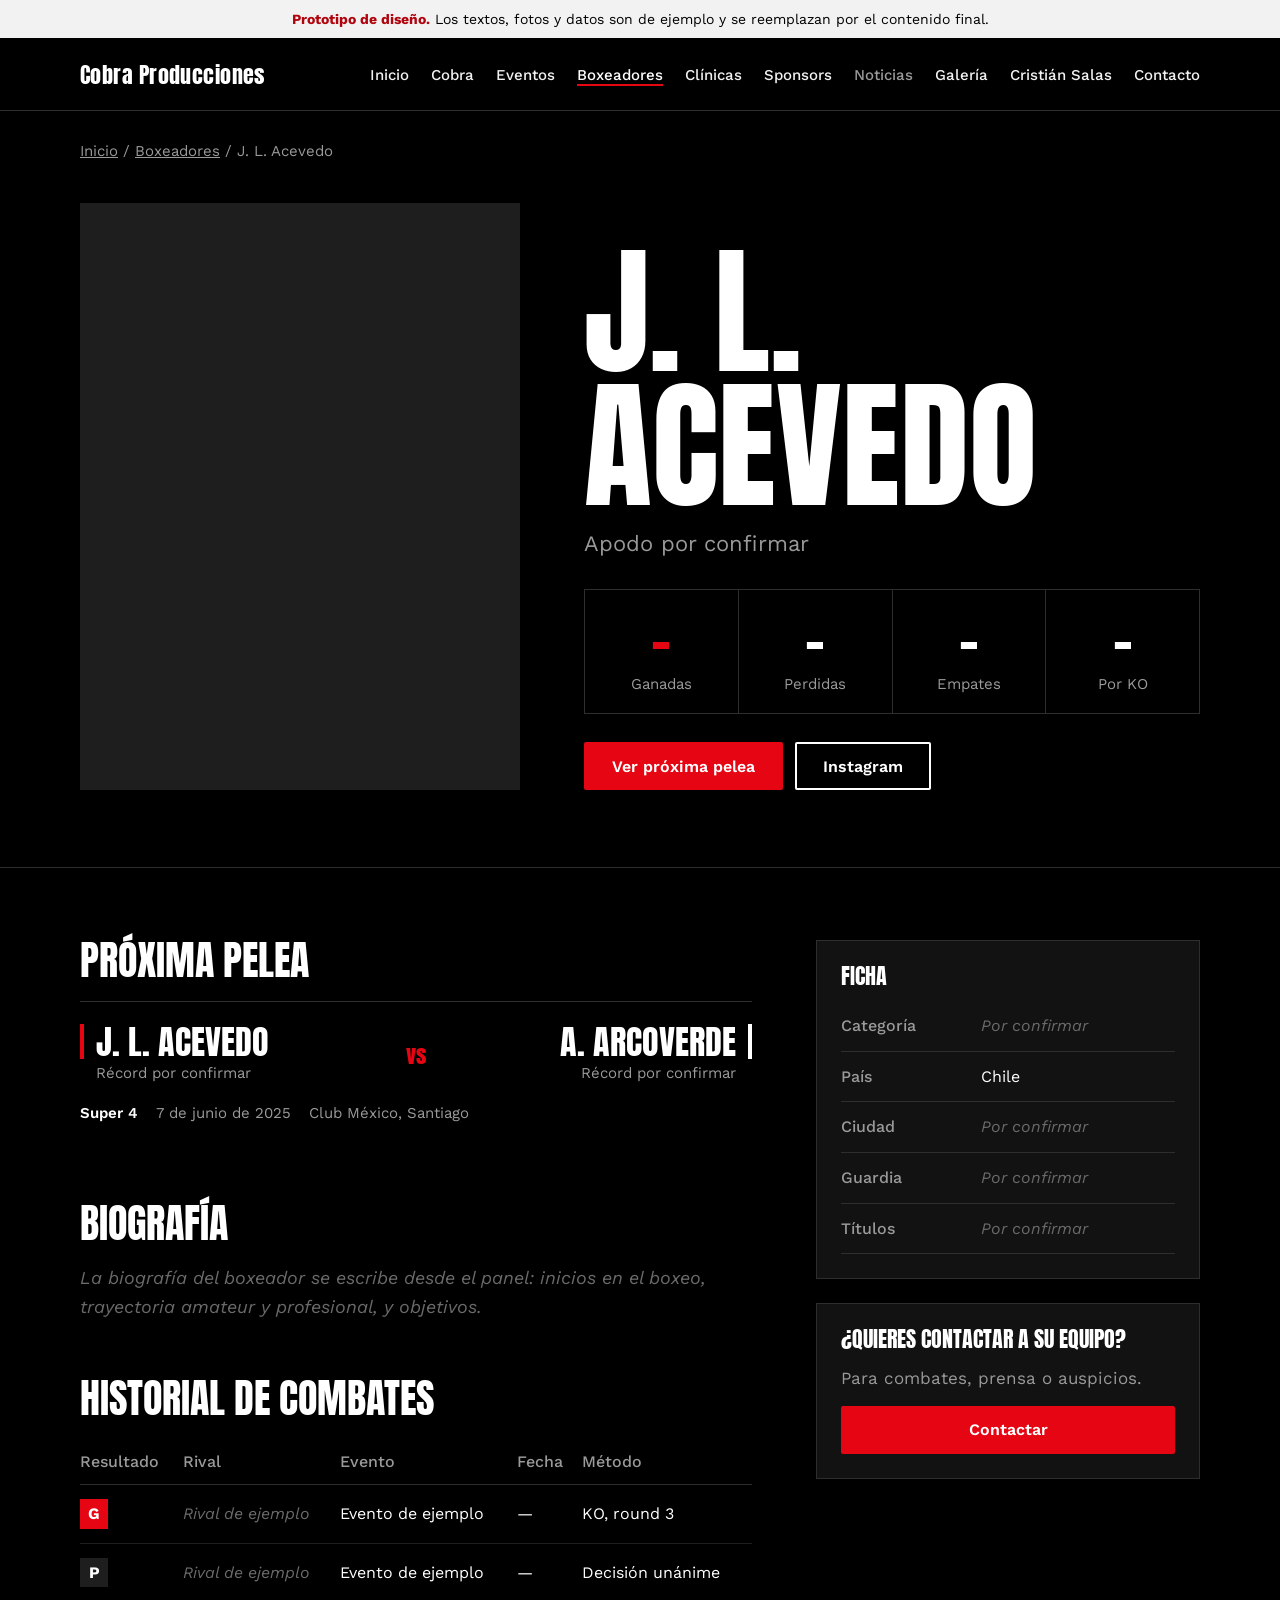
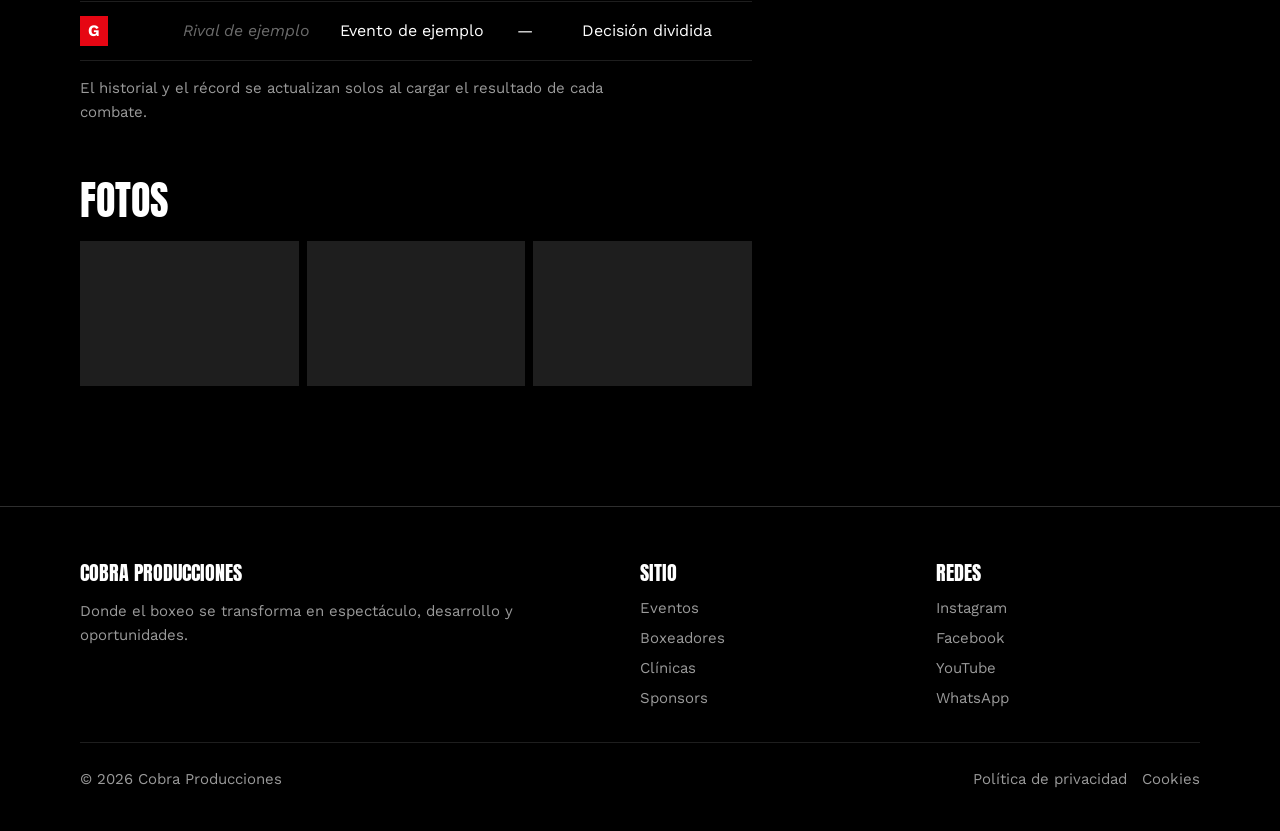
==== prototipo/boxeador.html @ 5c91b951 "Estructura inicial: prototipo y configuración de deploy" ====
<!doctype html>
<html lang="es-CL">
<head>
<meta charset="utf-8">
<meta name="viewport" content="width=device-width, initial-scale=1">
<meta name="robots" content="noindex, nofollow">
<title>J. L. Acevedo, boxeador | Cobra Producciones</title>
<meta name="description" content="Ficha de J. L. Acevedo: récord, próxima pelea, historial y fotos.">
<link rel="icon" href="img/simbolo-rojo.png">
<link rel="preconnect" href="https://fonts.googleapis.com">
<link rel="preconnect" href="https://fonts.gstatic.com" crossorigin>
<link href="https://fonts.googleapis.com/css2?family=Anton&family=Work+Sans:wght@400;500;600;700&display=swap" rel="stylesheet">
<link rel="stylesheet" href="css/estilos.css">
</head>
<body>

<div class="aviso-prototipo"><strong>Prototipo de diseño.</strong> Los textos, fotos y datos son de ejemplo y se reemplazan por el contenido final.</div>

<header class="cabecera">
  <div class="contenedor">
    <a class="logo" href="index.html" aria-label="Cobra Producciones, inicio">
      <img src="img/logo-negativo.png" alt="Cobra Producciones" data-alternativo="Cobra Producciones">
    </a>
    <button class="nav-toggle" aria-expanded="false" aria-controls="nav-principal">Menú</button>
    <nav class="nav" id="nav-principal" aria-label="Principal">
      <ul>
        <li><a href="index.html">Inicio</a></li>
        <li><a href="index.html#cobra">Cobra</a></li>
        <li><a href="index.html#eventos">Eventos</a></li>
        <li><a href="index.html#boxeadores" aria-current="page">Boxeadores</a></li>
        <li><a href="index.html#clinicas">Clínicas</a></li>
        <li><a href="index.html#sponsors">Sponsors</a></li>
        <li><a href="#" class="nav-mas">Noticias</a></li>
        <li><a href="index.html#galeria">Galería</a></li>
        <li><a href="index.html#cristian">Cristián Salas</a></li>
        <li><a href="index.html#contacto">Contacto</a></li>
      </ul>
    </nav>
  </div>
</header>

<main>

  <section style="border-bottom:1px solid var(--linea)">
    <div class="contenedor">
      <div class="migas" style="padding-top:28px"><a href="index.html">Inicio</a> / <a href="index.html#boxeadores">Boxeadores</a> / J. L. Acevedo</div>
      <div class="boxeador-cabeza" style="padding-top:20px">
        <div class="retrato"><img src="img/boxeador-1.jpg" alt="J. L. Acevedo"></div>
        <div>
          <h1>J. L.<br>Acevedo</h1>
          <p class="apodo">Apodo por confirmar</p>

          <div class="record-grande" aria-label="Récord profesional">
            <div class="g"><strong>–</strong><span>Ganadas</span></div>
            <div><strong>–</strong><span>Perdidas</span></div>
            <div><strong>–</strong><span>Empates</span></div>
            <div><strong>–</strong><span>Por KO</span></div>
          </div>

          <div class="botones">
            <a class="btn btn-rojo" href="evento.html">Ver próxima pelea</a>
            <a class="btn btn-borde" href="#">Instagram</a>
          </div>
        </div>
      </div>
    </div>
  </section>

  <section class="seccion" style="padding-top:clamp(40px,6vw,72px)">
    <div class="contenedor ficha-grid">

      <div class="ficha-texto">
        <h2 class="subtitulo" style="margin-top:0">Próxima pelea</h2>
        <div class="combate">
          <div class="esquina esquina-a"><span class="nombre">J. L. Acevedo</span><span class="record">Récord por confirmar</span></div>
          <span class="vs" aria-label="contra">vs</span>
          <div class="esquina esquina-b"><span class="nombre">A. Arcoverde</span><span class="record">Récord por confirmar</span></div>
          <div class="combate-meta"><span class="principal">Super 4</span><span>7 de junio de 2025</span><span>Club México, Santiago</span></div>
        </div>

        <h2 class="subtitulo">Biografía</h2>
        <p class="pendiente">La biografía del boxeador se escribe desde el panel: inicios en el boxeo, trayectoria amateur y profesional, y objetivos.</p>

        <h2 class="subtitulo">Historial de combates</h2>
        <div class="tabla-scroll">
          <table class="historial">
            <thead><tr><th>Resultado</th><th>Rival</th><th>Evento</th><th>Fecha</th><th>Método</th></tr></thead>
            <tbody>
              <tr><td><span class="resultado g">G</span></td><td class="pendiente">Rival de ejemplo</td><td>Evento de ejemplo</td><td>—</td><td>KO, round 3</td></tr>
              <tr><td><span class="resultado p">P</span></td><td class="pendiente">Rival de ejemplo</td><td>Evento de ejemplo</td><td>—</td><td>Decisión unánime</td></tr>
              <tr><td><span class="resultado g">G</span></td><td class="pendiente">Rival de ejemplo</td><td>Evento de ejemplo</td><td>—</td><td>Decisión dividida</td></tr>
            </tbody>
          </table>
        </div>
        <p class="texto-secundario" style="font-size:15px">El historial y el récord se actualizan solos al cargar el resultado de cada combate.</p>

        <h2 class="subtitulo">Fotos</h2>
        <div class="galeria">
          <figure><img src="img/galeria-4.jpg" alt="Foto del boxeador"></figure>
          <figure><img src="img/galeria-5.jpg" alt="Foto del boxeador"></figure>
          <figure><img src="img/galeria-6.jpg" alt="Foto del boxeador"></figure>
        </div>
      </div>

      <aside>
        <div class="caja">
          <h3>Ficha</h3>
          <table class="medidas">
            <tr><th>Categoría</th><td class="pendiente">Por confirmar</td></tr>
            <tr><th>País</th><td>Chile</td></tr>
            <tr><th>Ciudad</th><td class="pendiente">Por confirmar</td></tr>
            <tr><th>Guardia</th><td class="pendiente">Por confirmar</td></tr>
            <tr><th>Títulos</th><td class="pendiente">Por confirmar</td></tr>
          </table>
        </div>
        <div class="caja">
          <h3>¿Quieres contactar a su equipo?</h3>
          <p class="texto-secundario" style="margin:0 0 14px">Para combates, prensa o auspicios.</p>
          <a class="btn btn-rojo" href="index.html#contacto">Contactar</a>
        </div>
      </aside>

    </div>
  </section>

</main>


<footer class="pie">
  <div class="contenedor">
    <div>
      <h3>Cobra Producciones</h3>
      <p>Donde el boxeo se transforma en espectáculo, desarrollo y oportunidades.</p>
    </div>
    <div>
      <h3>Sitio</h3>
      <ul>
        <li><a href="index.html#eventos">Eventos</a></li>
        <li><a href="index.html#boxeadores">Boxeadores</a></li>
        <li><a href="index.html#clinicas">Clínicas</a></li>
        <li><a href="index.html#sponsors">Sponsors</a></li>
      </ul>
    </div>
    <div>
      <h3>Redes</h3>
      <ul>
        <li><a href="https://www.instagram.com/cobra_producciones_/">Instagram</a></li>
        <li><a href="#">Facebook</a></li>
        <li><a href="#">YouTube</a></li>
        <li><a href="#">WhatsApp</a></li>
      </ul>
    </div>
    <div class="legal">
      <span>© 2026 Cobra Producciones</span>
      <span><a href="#">Política de privacidad</a> &nbsp; <a href="#">Cookies</a></span>
    </div>
  </div>
</footer>

<div class="cta-movil">
  <a class="btn btn-rojo" href="index.html#proximo">Ver evento</a>
  <a class="btn btn-borde" style="background:#000" href="index.html#contacto">Contactar</a>
</div>

<script src="js/sitio.js"></script>
</body>
</html>
---- prototipo/css/estilos.css ----
/* Cobra Producciones · Prototipo de diseño (H2)
   Paleta del Manual de Marca: Rojo Cobra #E60613, Negro #000000, Blanco #FFFFFF.
   Tipografías: Anton (titulares, carácter de afiche) + Work Sans (lectura). */

:root {
  --rojo: #E60613;
  --rojo-oscuro: #B0040E;
  --negro: #000000;
  --carbon: #121212;
  --grafito: #1E1E1E;
  --linea: #2E2E2E;
  --gris: #9A9A9A;
  --blanco: #FFFFFF;
  --hueso: #F2F2F2;

  --f-titulo: "Anton", "Arial Narrow", Impact, sans-serif;
  --f-texto: "Work Sans", system-ui, -apple-system, "Segoe UI", sans-serif;

  --ancho: 1200px;
  --gutter: clamp(16px, 4vw, 40px);
  --radio: 2px;
}

*, *::before, *::after { box-sizing: border-box; }
html { scroll-behavior: smooth; -webkit-text-size-adjust: 100%; }
@media (prefers-reduced-motion: reduce) { html { scroll-behavior: auto; } * { transition: none !important; animation: none !important; } }

body {
  margin: 0;
  background: var(--negro);
  color: var(--blanco);
  font-family: var(--f-texto);
  font-size: 17px;
  line-height: 1.6;
}
img { max-width: 100%; display: block; }
a { color: inherit; }
:focus-visible { outline: 3px solid var(--rojo); outline-offset: 3px; }

.contenedor { width: 100%; max-width: var(--ancho); margin: 0 auto; padding: 0 var(--gutter); }

/* ---------- Aviso de prototipo ---------- */
.aviso-prototipo {
  background: var(--hueso);
  color: var(--negro);
  font-size: 14px;
  padding: 8px var(--gutter);
  text-align: center;
}
.aviso-prototipo strong { color: var(--rojo-oscuro); }

/* ---------- Encabezado ---------- */
.cabecera {
  position: sticky; top: 0; z-index: 50;
  background: rgba(0,0,0,.92);
  border-bottom: 1px solid var(--linea);
  backdrop-filter: blur(6px);
}
.cabecera .contenedor { display: flex; align-items: center; justify-content: space-between; gap: 24px; min-height: 72px; }
.logo { display: flex; align-items: center; text-decoration: none; }
.logo img { height: 44px; width: auto; }
.logo .logo-texto { font-family: var(--f-titulo); font-size: 22px; letter-spacing: .02em; }

.nav-toggle {
  display: none; background: none; border: 1px solid var(--linea); color: var(--blanco);
  font: 500 15px var(--f-texto); padding: 8px 14px; border-radius: var(--radio); cursor: pointer;
}
.nav ul { list-style: none; margin: 0; padding: 0; display: flex; gap: 22px; align-items: center; }
.nav a { text-decoration: none; font-size: 15px; font-weight: 500; color: var(--hueso); }
.nav a:hover, .nav a[aria-current="page"] { color: var(--blanco); box-shadow: 0 2px 0 var(--rojo); }
.nav .nav-mas { color: var(--gris); }

@media (max-width: 1080px) {
  .nav-toggle { display: inline-block; }
  .nav { position: absolute; left: 0; right: 0; top: 100%; background: var(--negro); border-bottom: 1px solid var(--linea); display: none; }
  .nav.abierto { display: block; }
  .nav ul { flex-direction: column; align-items: stretch; gap: 0; padding: 8px var(--gutter) 20px; }
  .nav a { display: block; padding: 12px 0; border-bottom: 1px solid var(--grafito); font-size: 17px; }
  .nav a:hover, .nav a[aria-current="page"] { box-shadow: none; color: var(--rojo); }
}

/* ---------- Botones ---------- */
.btn {
  display: inline-flex; align-items: center; justify-content: center;
  min-height: 48px; padding: 0 26px;
  font: 600 16px var(--f-texto);
  text-decoration: none; border-radius: var(--radio);
  border: 2px solid transparent; cursor: pointer;
}
.btn-rojo { background: var(--rojo); color: var(--blanco); }
.btn-rojo:hover { background: var(--rojo-oscuro); }
.btn-borde { border-color: var(--blanco); color: var(--blanco); }
.btn-borde:hover { background: var(--blanco); color: var(--negro); }
.btn-texto { padding: 0; min-height: auto; color: var(--blanco); border-bottom: 2px solid var(--rojo); border-radius: 0; }
.botones { display: flex; flex-wrap: wrap; gap: 12px; }

/* ---------- Titulares ---------- */
h1, h2, h3, .titular { font-family: var(--f-titulo); font-weight: 400; line-height: 1.02; margin: 0; text-transform: uppercase; }
h2 { font-size: clamp(36px, 6vw, 64px); }
h3 { font-size: clamp(24px, 3vw, 30px); }
.seccion { padding: clamp(64px, 10vw, 120px) 0; }
.seccion-cabeza { display: flex; justify-content: space-between; align-items: end; gap: 20px; margin-bottom: 40px; flex-wrap: wrap; }
.seccion-cabeza p { color: var(--gris); max-width: 46ch; margin: 12px 0 0; }
.texto-secundario { color: var(--gris); }

/* ---------- Hero ---------- */
.hero {
  position: relative; min-height: min(88vh, 860px);
  display: flex; align-items: flex-end;
  background: var(--carbon) center/cover no-repeat;
  overflow: hidden;
}
.hero::after { content: ""; position: absolute; inset: 0; background: linear-gradient(180deg, rgba(0,0,0,.25) 0%, rgba(0,0,0,.55) 45%, #000 100%); }
.hero-foto { position: absolute; inset: 0; width: 100%; height: 100%; object-fit: cover; object-position: center 30%; }
.hero .contenedor { position: relative; z-index: 1; padding-bottom: clamp(48px, 8vw, 96px); padding-top: 120px; }
.hero h1 { font-size: clamp(56px, 12vw, 168px); line-height: .9; letter-spacing: -.005em; }
.hero h1 span { display: block; }
.hero h1 .linea-roja { color: var(--rojo); }
.hero-bajada { font-size: clamp(17px, 2vw, 20px); max-width: 44ch; margin: 24px 0 32px; color: var(--hueso); }

/* ---------- Evento destacado ---------- */
.destacado { display: grid; grid-template-columns: minmax(0, 5fr) minmax(0, 7fr); gap: clamp(28px, 5vw, 64px); align-items: center; }
.afiche { background: var(--grafito); aspect-ratio: 4 / 5; overflow: hidden; border: 1px solid var(--linea); }
.afiche img { width: 100%; height: 100%; object-fit: cover; }
.estado { display: inline-block; align-self: flex-start; width: fit-content; font-size: 14px; font-weight: 600; padding: 4px 10px; border-radius: var(--radio); }
.estado-confirmado { background: var(--rojo); color: var(--blanco); }
.estado-finalizado { background: var(--grafito); color: var(--hueso); border: 1px solid var(--linea); }
.estado-proximamente { background: var(--blanco); color: var(--negro); }
.destacado h2 { margin: 16px 0 20px; }
.datos { display: grid; grid-template-columns: max-content 1fr; gap: 6px 20px; margin: 0 0 28px; }
.datos dt { color: var(--gris); }
.datos dd { margin: 0; font-weight: 500; }
@media (max-width: 820px) { .destacado { grid-template-columns: 1fr; } .afiche { max-width: 420px; } }

/* ---------- Combate (cartelera) ---------- */
.combate {
  display: grid; grid-template-columns: minmax(0,1fr) auto minmax(0,1fr); align-items: center; gap: 16px;
  padding: 22px 0; border-top: 1px solid var(--linea);
}
.combate:last-child { border-bottom: 1px solid var(--linea); }
.esquina { display: flex; flex-direction: column; gap: 2px; }
.esquina-b { text-align: right; align-items: flex-end; }
.esquina .nombre { font-family: var(--f-titulo); font-size: clamp(22px, 3.4vw, 34px); text-transform: uppercase; line-height: 1.05; }
.esquina .record { color: var(--gris); font-size: 15px; }
.esquina-a .nombre { border-left: 4px solid var(--rojo); padding-left: 12px; }
.esquina-a .record { padding-left: 16px; }
.esquina-b .nombre { border-right: 4px solid var(--blanco); padding-right: 12px; }
.esquina-b .record { padding-right: 16px; }
.vs { font-family: var(--f-titulo); font-size: 22px; color: var(--rojo); }
.combate-meta { grid-column: 1 / -1; display: flex; flex-wrap: wrap; gap: 8px 18px; color: var(--gris); font-size: 15px; }
.combate-meta .principal { color: var(--blanco); font-weight: 600; }
.combate-pendiente .nombre { color: #5A5A5A; }

/* ---------- Tarjetas de evento ---------- */
.grilla-eventos { display: grid; grid-template-columns: repeat(auto-fill, minmax(250px, 1fr)); gap: 24px; }
.tarjeta-evento { background: var(--carbon); border: 1px solid var(--linea); display: flex; flex-direction: column; text-decoration: none; }
.tarjeta-evento:hover { border-color: var(--rojo); }
.tarjeta-evento .afiche { border: 0; border-bottom: 1px solid var(--linea); }
.tarjeta-evento .cuerpo { padding: 18px 18px 22px; display: flex; flex-direction: column; gap: 8px; flex: 1; }
.tarjeta-evento h3 { font-size: 24px; }
.tarjeta-evento .fecha { font-weight: 600; }
.tarjeta-evento .lugar { color: var(--gris); font-size: 15px; }
.tarjeta-evento .ver { margin-top: auto; padding-top: 10px; font-weight: 600; color: var(--rojo); }

/* ---------- Boxeadores ---------- */
.grilla-boxeadores { display: grid; grid-template-columns: repeat(auto-fill, minmax(240px, 1fr)); gap: 24px; }
.tarjeta-boxeador { text-decoration: none; display: block; }
.tarjeta-boxeador .foto { aspect-ratio: 3 / 4; background: var(--grafito); overflow: hidden; position: relative; }
.tarjeta-boxeador .foto img { width: 100%; height: 100%; object-fit: cover; filter: grayscale(1) contrast(1.1); }
.tarjeta-boxeador:hover .foto img { filter: none; }
.tarjeta-boxeador .foto .categoria { position: absolute; left: 0; bottom: 0; background: var(--rojo); padding: 6px 12px; font-size: 14px; font-weight: 600; }
.tarjeta-boxeador h3 { margin-top: 14px; font-size: 28px; }
.tarjeta-boxeador .apodo { color: var(--gris); }
.tarjeta-vacia .foto { display: flex; align-items: center; justify-content: center; border: 1px dashed var(--linea); background: transparent; color: var(--gris); text-align: center; padding: 20px; }

/* ---------- Bloques de texto ---------- */
.bloque-dividido { display: grid; grid-template-columns: minmax(0, 1fr) minmax(0, 1fr); gap: clamp(28px, 6vw, 80px); align-items: center; }
.bloque-dividido p { font-size: 19px; max-width: 54ch; }
@media (max-width: 820px) { .bloque-dividido { grid-template-columns: 1fr; } }
.cita { font-size: clamp(22px, 2.6vw, 28px); line-height: 1.35; font-weight: 500; border-left: 4px solid var(--rojo); padding-left: 24px; margin: 0; }

.seccion-blanca { background: var(--blanco); color: var(--negro); }
.seccion-blanca .texto-secundario, .seccion-blanca .seccion-cabeza p { color: #555; }
.seccion-blanca .btn-borde { border-color: var(--negro); color: var(--negro); }
.seccion-blanca .btn-borde:hover { background: var(--negro); color: var(--blanco); }
.temas { list-style: none; padding: 0; margin: 24px 0 32px; display: flex; flex-wrap: wrap; gap: 8px; }
.temas li { border: 1px solid #CFCFCF; padding: 6px 12px; font-size: 15px; border-radius: var(--radio); }

.retrato { aspect-ratio: 4 / 5; background: var(--grafito); overflow: hidden; }
.retrato img { width: 100%; height: 100%; object-fit: cover; }
.roles { display: flex; flex-wrap: wrap; gap: 8px 20px; margin: 18px 0 28px; color: var(--hueso); font-weight: 500; }
.roles span { border-bottom: 2px solid var(--rojo); }

/* ---------- Sponsors ---------- */
.sponsors { display: grid; grid-template-columns: repeat(auto-fill, minmax(170px, 1fr)); gap: 1px; background: var(--linea); border: 1px solid var(--linea); }
.sponsor { background: var(--negro); min-height: 110px; display: flex; align-items: center; justify-content: center; text-align: center; padding: 16px; font-weight: 600; color: var(--gris); }

/* ---------- Galería ---------- */
.galeria { display: grid; grid-template-columns: repeat(auto-fill, minmax(min(300px, 100%), 1fr)); gap: 8px; }
.galeria figure { margin: 0; aspect-ratio: 3 / 2; background: var(--grafito); overflow: hidden; }
.galeria img { width: 100%; height: 100%; object-fit: cover; }

/* ---------- Ficha de evento ---------- */
.cabeza-ficha { padding: clamp(48px, 8vw, 96px) 0 clamp(32px, 5vw, 56px); border-bottom: 1px solid var(--linea); }
.migas { font-size: 15px; color: var(--gris); margin-bottom: 20px; }
.migas a { color: var(--gris); }
.cabeza-ficha h1 { font-size: clamp(48px, 9vw, 112px); line-height: .92; margin: 14px 0 0; }
.ficha-grid { display: grid; grid-template-columns: minmax(0, 7fr) minmax(0, 4fr); gap: clamp(32px, 5vw, 64px); align-items: start; }
.ficha-grid aside { position: sticky; top: 96px; display: flex; flex-direction: column; gap: 24px; }
.caja { background: var(--carbon); border: 1px solid var(--linea); padding: 24px; }
.caja h3 { font-size: 22px; margin-bottom: 14px; }
.caja .btn { width: 100%; }
@media (max-width: 900px) { .ficha-grid { grid-template-columns: minmax(0, 1fr); } .ficha-grid aside { position: static; } }
.ficha-texto p { font-size: 18px; max-width: 62ch; }
.subtitulo { font-size: clamp(28px, 4vw, 40px); margin: 56px 0 20px; }

/* ---------- Ficha de boxeador: tabla de medidas ---------- */
.boxeador-cabeza { display: grid; grid-template-columns: minmax(0, 5fr) minmax(0, 7fr); gap: clamp(28px, 5vw, 64px); align-items: end; padding: clamp(40px, 6vw, 80px) 0; }
.boxeador-cabeza .retrato { aspect-ratio: 3 / 4; }
.boxeador-cabeza h1 { font-size: clamp(60px, 11vw, 140px); line-height: .88; }
.boxeador-cabeza .apodo { font-size: 22px; color: var(--gris); margin: 12px 0 28px; }
@media (max-width: 820px) { .boxeador-cabeza { grid-template-columns: 1fr; } .boxeador-cabeza .retrato { max-width: 380px; } }

.record-grande { display: flex; gap: 0; border: 1px solid var(--linea); margin-bottom: 28px; }
.record-grande div { flex: 1; padding: 16px 12px; text-align: center; border-right: 1px solid var(--linea); }
.record-grande div:last-child { border-right: 0; }
.record-grande strong { display: block; font-family: var(--f-titulo); font-size: clamp(40px, 6vw, 64px); line-height: 1; font-weight: 400; }
.record-grande .g strong { color: var(--rojo); }
.record-grande span { color: var(--gris); font-size: 15px; }

.medidas { width: 100%; border-collapse: collapse; }
.medidas th, .medidas td { text-align: left; padding: 12px 0; border-bottom: 1px solid var(--linea); font-size: 16px; }
.medidas th { color: var(--gris); font-weight: 500; width: 42%; }
.pendiente { color: #6A6A6A; font-style: italic; }

.historial { width: 100%; border-collapse: collapse; font-size: 16px; }
.historial th { text-align: left; color: var(--gris); font-weight: 500; padding: 10px 12px 10px 0; border-bottom: 1px solid var(--linea); }
.historial td { padding: 14px 12px 14px 0; border-bottom: 1px solid var(--grafito); }
.resultado { display: inline-block; min-width: 28px; text-align: center; font-weight: 700; padding: 2px 6px; }
.resultado.g { background: var(--rojo); }
.resultado.p { background: var(--grafito); }
.tabla-scroll { overflow-x: auto; }

/* ---------- Pie ---------- */
.pie { border-top: 1px solid var(--linea); padding: 56px 0 40px; color: var(--gris); font-size: 15px; }
.pie .contenedor { display: grid; grid-template-columns: 2fr 1fr 1fr; gap: 32px; }
.pie h3 { font-size: 20px; color: var(--blanco); margin-bottom: 12px; }
.pie ul { list-style: none; padding: 0; margin: 0; display: grid; gap: 6px; }
.pie a { text-decoration: none; }
.pie a:hover { color: var(--blanco); }
.pie .legal { grid-column: 1 / -1; border-top: 1px solid var(--grafito); padding-top: 24px; display: flex; justify-content: space-between; flex-wrap: wrap; gap: 12px; }
@media (max-width: 720px) { .pie .contenedor { grid-template-columns: 1fr; } }

/* ---------- Botón WhatsApp fijo (móvil) ---------- */
.cta-movil { display: none; }
@media (max-width: 720px) {
  .cta-movil { display: flex; position: fixed; left: 12px; right: 12px; bottom: 12px; z-index: 60; gap: 8px; }
  .cta-movil .btn { flex: 1; min-height: 52px; }
  body { padding-bottom: 76px; }
}

/* Imagen faltante: se oculta y queda el fondo del contenedor */
img.sin-imagen { visibility: hidden; }
.ficha-texto .galeria { grid-template-columns: repeat(auto-fill, minmax(min(180px, 100%), 1fr)); }
.boxeador-cabeza h1 { line-height: .96; }
.esquina .nombre { overflow-wrap: anywhere; }
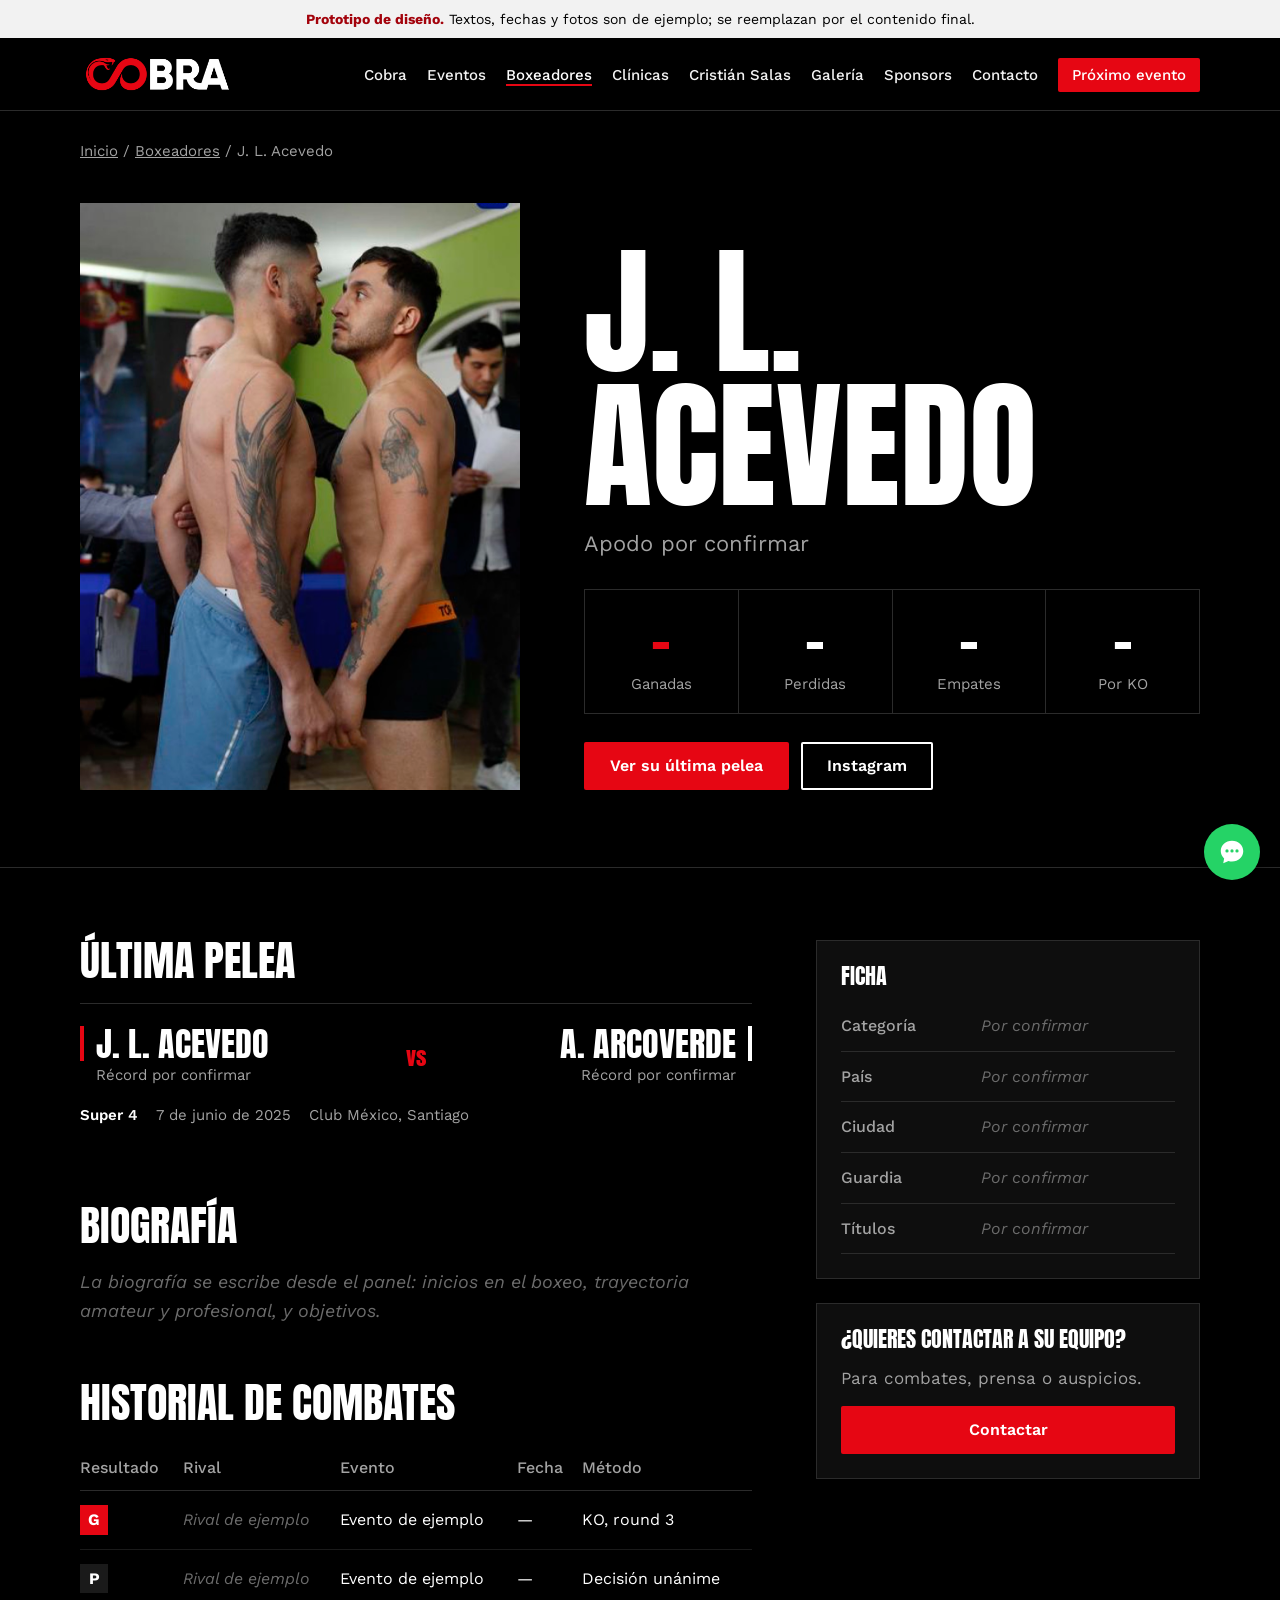
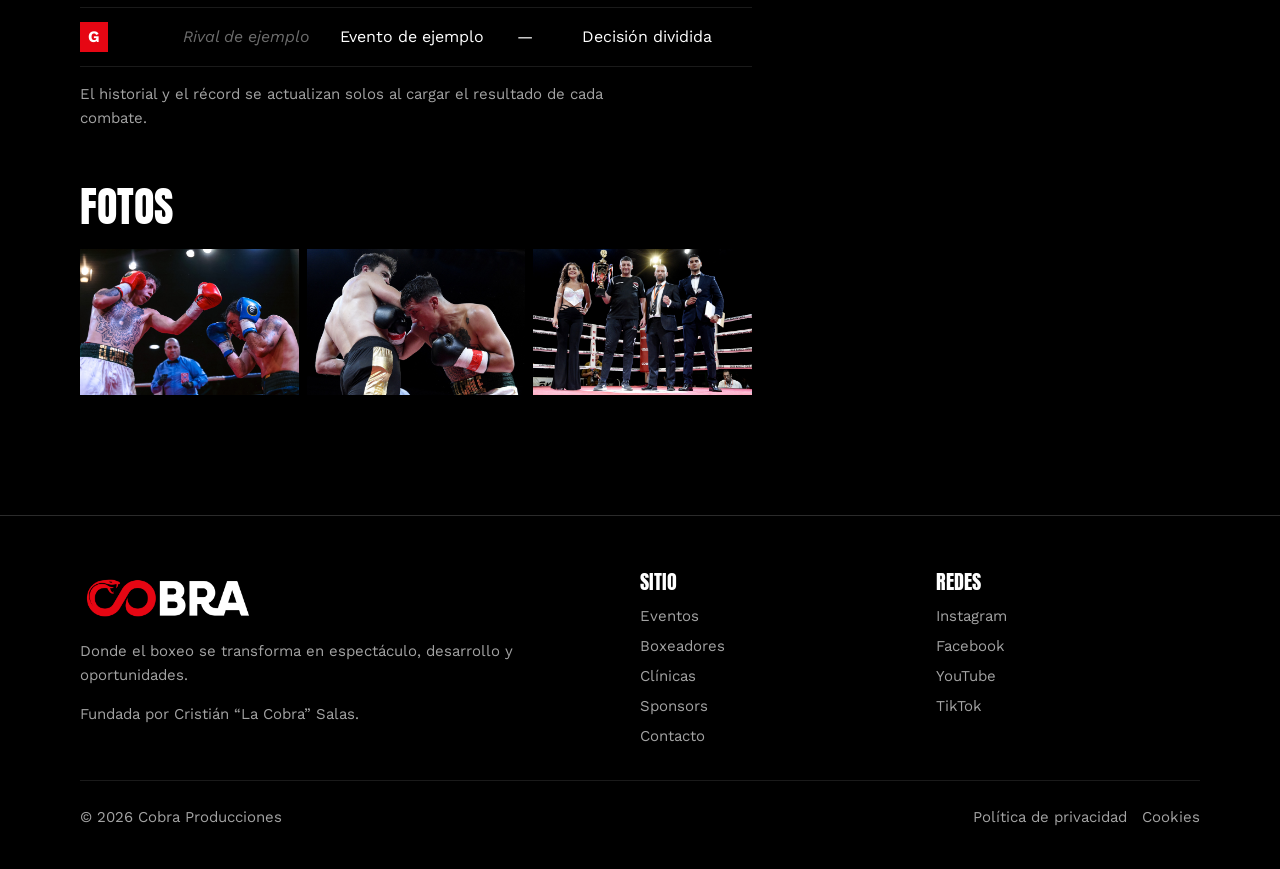
==== commit 909cf182: "Prototipo v2: cuenta regresiva, pestañas, galería y formulario" ====
--- a/prototipo/boxeador.html
+++ b/prototipo/boxeador.html
@@ -5,7 +5,7 @@
 <meta name="viewport" content="width=device-width, initial-scale=1">
 <meta name="robots" content="noindex, nofollow">
 <title>J. L. Acevedo, boxeador | Cobra Producciones</title>
-<meta name="description" content="Ficha de J. L. Acevedo: récord, próxima pelea, historial y fotos.">
+<meta name="description" content="Ficha de J. L. Acevedo: récord, última pelea, historial y fotos.">
 <link rel="icon" href="img/simbolo-rojo.png">
 <link rel="preconnect" href="https://fonts.googleapis.com">
 <link rel="preconnect" href="https://fonts.gstatic.com" crossorigin>
@@ -14,7 +14,7 @@
 </head>
 <body>
 
-<div class="aviso-prototipo"><strong>Prototipo de diseño.</strong> Los textos, fotos y datos son de ejemplo y se reemplazan por el contenido final.</div>
+<div class="aviso-prototipo"><strong>Prototipo de diseño.</strong> Textos, fechas y fotos son de ejemplo; se reemplazan por el contenido final.</div>
 
 <header class="cabecera">
   <div class="contenedor">
@@ -24,28 +24,26 @@
     <button class="nav-toggle" aria-expanded="false" aria-controls="nav-principal">Menú</button>
     <nav class="nav" id="nav-principal" aria-label="Principal">
       <ul>
-        <li><a href="index.html">Inicio</a></li>
         <li><a href="index.html#cobra">Cobra</a></li>
         <li><a href="index.html#eventos">Eventos</a></li>
         <li><a href="index.html#boxeadores" aria-current="page">Boxeadores</a></li>
         <li><a href="index.html#clinicas">Clínicas</a></li>
+        <li><a href="index.html#cristian">Cristián Salas</a></li>
+        <li><a href="index.html#galeria">Galería</a></li>
         <li><a href="index.html#sponsors">Sponsors</a></li>
-        <li><a href="#" class="nav-mas">Noticias</a></li>
-        <li><a href="index.html#galeria">Galería</a></li>
-        <li><a href="index.html#cristian">Cristián Salas</a></li>
         <li><a href="index.html#contacto">Contacto</a></li>
+        <li><a class="nav-cta" href="index.html#proximo">Próximo evento</a></li>
       </ul>
     </nav>
   </div>
 </header>
-
 <main>
 
   <section style="border-bottom:1px solid var(--linea)">
     <div class="contenedor">
       <div class="migas" style="padding-top:28px"><a href="index.html">Inicio</a> / <a href="index.html#boxeadores">Boxeadores</a> / J. L. Acevedo</div>
-      <div class="boxeador-cabeza" style="padding-top:20px">
-        <div class="retrato"><img src="img/boxeador-1.jpg" alt="J. L. Acevedo"></div>
+      <div class="boxeador-cabeza">
+        <div class="retrato"><img src="img/boxeador-1.jpg" alt="J. L. Acevedo" data-pendiente></div>
         <div>
           <h1>J. L.<br>Acevedo</h1>
           <p class="apodo">Apodo por confirmar</p>
@@ -58,7 +56,7 @@
           </div>
 
           <div class="botones">
-            <a class="btn btn-rojo" href="evento.html">Ver próxima pelea</a>
+            <a class="btn btn-rojo" href="evento.html">Ver su última pelea</a>
             <a class="btn btn-borde" href="#">Instagram</a>
           </div>
         </div>
@@ -70,7 +68,7 @@
     <div class="contenedor ficha-grid">
 
       <div class="ficha-texto">
-        <h2 class="subtitulo" style="margin-top:0">Próxima pelea</h2>
+        <h2 class="subtitulo" style="margin-top:0">Última pelea</h2>
         <div class="combate">
           <div class="esquina esquina-a"><span class="nombre">J. L. Acevedo</span><span class="record">Récord por confirmar</span></div>
           <span class="vs" aria-label="contra">vs</span>
@@ -79,7 +77,7 @@
         </div>
 
         <h2 class="subtitulo">Biografía</h2>
-        <p class="pendiente">La biografía del boxeador se escribe desde el panel: inicios en el boxeo, trayectoria amateur y profesional, y objetivos.</p>
+        <p class="pendiente">La biografía se escribe desde el panel: inicios en el boxeo, trayectoria amateur y profesional, y objetivos.</p>
 
         <h2 class="subtitulo">Historial de combates</h2>
         <div class="tabla-scroll">
@@ -96,9 +94,9 @@
 
         <h2 class="subtitulo">Fotos</h2>
         <div class="galeria">
-          <figure><img src="img/galeria-4.jpg" alt="Foto del boxeador"></figure>
-          <figure><img src="img/galeria-5.jpg" alt="Foto del boxeador"></figure>
-          <figure><img src="img/galeria-6.jpg" alt="Foto del boxeador"></figure>
+          <button><img src="img/galeria-4.jpg" alt="Foto del boxeador" loading="lazy"></button>
+          <button><img src="img/galeria-5.jpg" alt="Foto del boxeador" loading="lazy"></button>
+          <button><img src="img/galeria-6.jpg" alt="Foto del boxeador" loading="lazy"></button>
         </div>
       </div>
 
@@ -107,7 +105,7 @@
           <h3>Ficha</h3>
           <table class="medidas">
             <tr><th>Categoría</th><td class="pendiente">Por confirmar</td></tr>
-            <tr><th>País</th><td>Chile</td></tr>
+            <tr><th>País</th><td class="pendiente">Por confirmar</td></tr>
             <tr><th>Ciudad</th><td class="pendiente">Por confirmar</td></tr>
             <tr><th>Guardia</th><td class="pendiente">Por confirmar</td></tr>
             <tr><th>Títulos</th><td class="pendiente">Por confirmar</td></tr>
@@ -125,12 +123,12 @@
 
 </main>
 
-
 <footer class="pie">
   <div class="contenedor">
     <div>
-      <h3>Cobra Producciones</h3>
+      <img src="img/logo-negativo.png" alt="Cobra Producciones" data-alternativo="Cobra Producciones">
       <p>Donde el boxeo se transforma en espectáculo, desarrollo y oportunidades.</p>
+      <p>Fundada por Cristián “La Cobra” Salas.</p>
     </div>
     <div>
       <h3>Sitio</h3>
@@ -139,6 +137,7 @@
         <li><a href="index.html#boxeadores">Boxeadores</a></li>
         <li><a href="index.html#clinicas">Clínicas</a></li>
         <li><a href="index.html#sponsors">Sponsors</a></li>
+        <li><a href="index.html#contacto">Contacto</a></li>
       </ul>
     </div>
     <div>
@@ -147,7 +146,7 @@
         <li><a href="https://www.instagram.com/cobra_producciones_/">Instagram</a></li>
         <li><a href="#">Facebook</a></li>
         <li><a href="#">YouTube</a></li>
-        <li><a href="#">WhatsApp</a></li>
+        <li><a href="#">TikTok</a></li>
       </ul>
     </div>
     <div class="legal">
@@ -157,9 +156,21 @@
   </div>
 </footer>
 
+<a class="whatsapp" href="#" aria-label="Escribir a Cobra por WhatsApp">
+  <svg viewBox="0 0 24 24" aria-hidden="true"><path d="M12 3C6.9 3 3 6.6 3 11.2c0 2.3 1 4.4 2.7 5.9L5 21l4.2-1.9c.9.3 1.8.4 2.8.4 5.1 0 9-3.6 9-8.2S17.1 3 12 3zm-4 9.4a1.3 1.3 0 1 1 0-2.6 1.3 1.3 0 0 1 0 2.6zm4 0a1.3 1.3 0 1 1 0-2.6 1.3 1.3 0 0 1 0 2.6zm4 0a1.3 1.3 0 1 1 0-2.6 1.3 1.3 0 0 1 0 2.6z"/></svg>
+</a>
+
 <div class="cta-movil">
-  <a class="btn btn-rojo" href="index.html#proximo">Ver evento</a>
-  <a class="btn btn-borde" style="background:#000" href="index.html#contacto">Contactar</a>
+  <a class="btn btn-rojo" href="index.html#proximo">Próximo evento</a>
+  <a class="btn btn-borde" href="index.html#contacto">Contactar</a>
+</div>
+
+<div class="visor" role="dialog" aria-modal="true" aria-label="Foto ampliada">
+  <img src="" alt="">
+  <button class="cerrar" aria-label="Cerrar">✕</button>
+  <button class="ant" aria-label="Foto anterior">‹</button>
+  <button class="sig" aria-label="Foto siguiente">›</button>
+  <p class="contador"></p>
 </div>
 
 <script src="js/sitio.js"></script>
--- a/prototipo/css/estilos.css
+++ b/prototipo/css/estilos.css
@@ -1,15 +1,17 @@
-/* Cobra Producciones · Prototipo de diseño (H2)
-   Paleta del Manual de Marca: Rojo Cobra #E60613, Negro #000000, Blanco #FFFFFF.
-   Tipografías: Anton (titulares, carácter de afiche) + Work Sans (lectura). */
+/* Cobra Producciones · Prototipo de diseño v2
+   Manual de Marca: Rojo Cobra #E60613, Negro #000000, Blanco #FFFFFF.
+   El rojo es acento: símbolo, botones, titulares clave. Nunca cubre una foto completa.
+   Tipografías: Anton (titulares, condensada de peso fuerte) + Work Sans (lectura). */
 
 :root {
   --rojo: #E60613;
-  --rojo-oscuro: #B0040E;
+  --rojo-hover: #C00510;
   --negro: #000000;
-  --carbon: #121212;
-  --grafito: #1E1E1E;
-  --linea: #2E2E2E;
-  --gris: #9A9A9A;
+  --carbon: #0E0E0E;
+  --grafito: #1A1A1A;
+  --linea: #2B2B2B;
+  --gris: #A3A3A3;
+  --gris-oscuro: #6B6B6B;
   --blanco: #FFFFFF;
   --hueso: #F2F2F2;
 
@@ -22,125 +24,115 @@
 }
 
 *, *::before, *::after { box-sizing: border-box; }
-html { scroll-behavior: smooth; -webkit-text-size-adjust: 100%; }
-@media (prefers-reduced-motion: reduce) { html { scroll-behavior: auto; } * { transition: none !important; animation: none !important; } }
-
-body {
-  margin: 0;
-  background: var(--negro);
-  color: var(--blanco);
-  font-family: var(--f-texto);
-  font-size: 17px;
-  line-height: 1.6;
-}
+html { scroll-behavior: smooth; -webkit-text-size-adjust: 100%; scroll-padding-top: 84px; }
+body { margin: 0; background: var(--negro); color: var(--blanco); font-family: var(--f-texto); font-size: 17px; line-height: 1.6; }
 img { max-width: 100%; display: block; }
 a { color: inherit; }
+button { font: inherit; }
 :focus-visible { outline: 3px solid var(--rojo); outline-offset: 3px; }
+.sr-only { position: absolute; width: 1px; height: 1px; overflow: hidden; clip: rect(0 0 0 0); white-space: nowrap; }
 
 .contenedor { width: 100%; max-width: var(--ancho); margin: 0 auto; padding: 0 var(--gutter); }
 
 /* ---------- Aviso de prototipo ---------- */
-.aviso-prototipo {
-  background: var(--hueso);
-  color: var(--negro);
-  font-size: 14px;
-  padding: 8px var(--gutter);
-  text-align: center;
-}
-.aviso-prototipo strong { color: var(--rojo-oscuro); }
+.aviso-prototipo { background: var(--hueso); color: var(--negro); font-size: 14px; padding: 8px var(--gutter); text-align: center; }
+.aviso-prototipo strong { color: #A3030C; }
 
 /* ---------- Encabezado ---------- */
-.cabecera {
-  position: sticky; top: 0; z-index: 50;
-  background: rgba(0,0,0,.92);
-  border-bottom: 1px solid var(--linea);
-  backdrop-filter: blur(6px);
-}
+.cabecera { position: sticky; top: 0; z-index: 50; background: rgba(0,0,0,.94); border-bottom: 1px solid var(--linea); }
 .cabecera .contenedor { display: flex; align-items: center; justify-content: space-between; gap: 24px; min-height: 72px; }
-.logo { display: flex; align-items: center; text-decoration: none; }
-.logo img { height: 44px; width: auto; }
-.logo .logo-texto { font-family: var(--f-titulo); font-size: 22px; letter-spacing: .02em; }
-
-.nav-toggle {
-  display: none; background: none; border: 1px solid var(--linea); color: var(--blanco);
-  font: 500 15px var(--f-texto); padding: 8px 14px; border-radius: var(--radio); cursor: pointer;
-}
-.nav ul { list-style: none; margin: 0; padding: 0; display: flex; gap: 22px; align-items: center; }
+.logo { display: flex; align-items: center; text-decoration: none; flex-shrink: 0; }
+.logo img { height: 46px; width: auto; }
+.logo .logo-texto { font-family: var(--f-titulo); font-size: 22px; }
+.nav-toggle { display: none; background: none; border: 1px solid var(--linea); color: var(--blanco); font-weight: 500; font-size: 15px; padding: 8px 14px; border-radius: var(--radio); cursor: pointer; }
+.nav ul { list-style: none; margin: 0; padding: 0; display: flex; gap: 20px; align-items: center; }
 .nav a { text-decoration: none; font-size: 15px; font-weight: 500; color: var(--hueso); }
 .nav a:hover, .nav a[aria-current="page"] { color: var(--blanco); box-shadow: 0 2px 0 var(--rojo); }
-.nav .nav-mas { color: var(--gris); }
-
-@media (max-width: 1080px) {
+.nav .nav-cta { background: var(--rojo); color: var(--blanco); padding: 8px 14px; border-radius: var(--radio); }
+.nav .nav-cta:hover { background: var(--rojo-hover); box-shadow: none; }
+@media (max-width: 1120px) {
   .nav-toggle { display: inline-block; }
-  .nav { position: absolute; left: 0; right: 0; top: 100%; background: var(--negro); border-bottom: 1px solid var(--linea); display: none; }
+  .nav { position: absolute; left: 0; right: 0; top: 100%; background: var(--negro); border-bottom: 1px solid var(--linea); display: none; max-height: calc(100vh - 72px); overflow-y: auto; }
   .nav.abierto { display: block; }
   .nav ul { flex-direction: column; align-items: stretch; gap: 0; padding: 8px var(--gutter) 20px; }
-  .nav a { display: block; padding: 12px 0; border-bottom: 1px solid var(--grafito); font-size: 17px; }
+  .nav a { display: block; padding: 13px 0; border-bottom: 1px solid var(--grafito); font-size: 18px; }
   .nav a:hover, .nav a[aria-current="page"] { box-shadow: none; color: var(--rojo); }
+  .nav .nav-cta { margin-top: 14px; text-align: center; border-bottom: 0; }
 }
 
 /* ---------- Botones ---------- */
-.btn {
-  display: inline-flex; align-items: center; justify-content: center;
-  min-height: 48px; padding: 0 26px;
-  font: 600 16px var(--f-texto);
-  text-decoration: none; border-radius: var(--radio);
-  border: 2px solid transparent; cursor: pointer;
-}
+.btn { display: inline-flex; align-items: center; justify-content: center; gap: 8px; min-height: 48px; padding: 0 24px; font-weight: 600; font-size: 16px; text-decoration: none; border-radius: var(--radio); border: 2px solid transparent; cursor: pointer; background: none; color: inherit; }
 .btn-rojo { background: var(--rojo); color: var(--blanco); }
-.btn-rojo:hover { background: var(--rojo-oscuro); }
-.btn-borde { border-color: var(--blanco); color: var(--blanco); }
-.btn-borde:hover { background: var(--blanco); color: var(--negro); }
-.btn-texto { padding: 0; min-height: auto; color: var(--blanco); border-bottom: 2px solid var(--rojo); border-radius: 0; }
+.btn-rojo:hover { background: var(--rojo-hover); }
+.btn-borde { border-color: currentColor; }
+.btn-borde:hover { background: var(--blanco); color: var(--negro); border-color: var(--blanco); }
+.btn-texto { padding: 0; min-height: auto; border-bottom: 2px solid var(--rojo); border-radius: 0; }
 .botones { display: flex; flex-wrap: wrap; gap: 12px; }
 
 /* ---------- Titulares ---------- */
-h1, h2, h3, .titular { font-family: var(--f-titulo); font-weight: 400; line-height: 1.02; margin: 0; text-transform: uppercase; }
-h2 { font-size: clamp(36px, 6vw, 64px); }
+h1, h2, h3 { font-family: var(--f-titulo); font-weight: 400; line-height: 1.02; margin: 0; text-transform: uppercase; }
+h2 { font-size: clamp(38px, 6vw, 68px); }
 h3 { font-size: clamp(24px, 3vw, 30px); }
-.seccion { padding: clamp(64px, 10vw, 120px) 0; }
-.seccion-cabeza { display: flex; justify-content: space-between; align-items: end; gap: 20px; margin-bottom: 40px; flex-wrap: wrap; }
-.seccion-cabeza p { color: var(--gris); max-width: 46ch; margin: 12px 0 0; }
+.seccion { padding: clamp(64px, 10vw, 120px) 0; position: relative; }
+.seccion-cabeza { display: flex; justify-content: space-between; align-items: end; gap: 20px; margin-bottom: 36px; flex-wrap: wrap; }
+.seccion-cabeza p { color: var(--gris); max-width: 48ch; margin: 12px 0 0; }
 .texto-secundario { color: var(--gris); }
+.oscura { background: var(--carbon); }
 
 /* ---------- Hero ---------- */
-.hero {
-  position: relative; min-height: min(88vh, 860px);
-  display: flex; align-items: flex-end;
-  background: var(--carbon) center/cover no-repeat;
-  overflow: hidden;
-}
-.hero::after { content: ""; position: absolute; inset: 0; background: linear-gradient(180deg, rgba(0,0,0,.25) 0%, rgba(0,0,0,.55) 45%, #000 100%); }
-.hero-foto { position: absolute; inset: 0; width: 100%; height: 100%; object-fit: cover; object-position: center 30%; }
-.hero .contenedor { position: relative; z-index: 1; padding-bottom: clamp(48px, 8vw, 96px); padding-top: 120px; }
-.hero h1 { font-size: clamp(56px, 12vw, 168px); line-height: .9; letter-spacing: -.005em; }
+.hero { position: relative; min-height: min(90vh, 880px); display: flex; align-items: flex-end; background: var(--carbon); overflow: hidden; isolation: isolate; }
+.hero-foto { position: absolute; inset: 0; width: 100%; height: 100%; object-fit: cover; object-position: center 35%; z-index: -2; }
+.hero::after { content: ""; position: absolute; inset: 0; z-index: -1;
+  background: linear-gradient(90deg, rgba(0,0,0,.88) 0%, rgba(0,0,0,.55) 55%, rgba(0,0,0,.25) 100%), linear-gradient(180deg, rgba(0,0,0,0) 55%, #000 100%); }
+.hero .contenedor { padding-bottom: clamp(48px, 8vw, 96px); padding-top: 120px; }
+.hero h1 { font-size: clamp(58px, 11.5vw, 164px); line-height: .9; }
 .hero h1 span { display: block; }
 .hero h1 .linea-roja { color: var(--rojo); }
-.hero-bajada { font-size: clamp(17px, 2vw, 20px); max-width: 44ch; margin: 24px 0 32px; color: var(--hueso); }
-
-/* ---------- Evento destacado ---------- */
-.destacado { display: grid; grid-template-columns: minmax(0, 5fr) minmax(0, 7fr); gap: clamp(28px, 5vw, 64px); align-items: center; }
-.afiche { background: var(--grafito); aspect-ratio: 4 / 5; overflow: hidden; border: 1px solid var(--linea); }
-.afiche img { width: 100%; height: 100%; object-fit: cover; }
-.estado { display: inline-block; align-self: flex-start; width: fit-content; font-size: 14px; font-weight: 600; padding: 4px 10px; border-radius: var(--radio); }
+.hero-bajada { font-size: clamp(17px, 2vw, 20px); max-width: 46ch; margin: 24px 0 32px; color: var(--hueso); }
+.hero-proximo { display: inline-flex; align-items: center; gap: 14px; margin-top: 36px; padding: 12px 16px 12px 12px; background: rgba(0,0,0,.6); border: 1px solid var(--linea); border-left: 4px solid var(--rojo); text-decoration: none; }
+.hero-proximo .num { font-family: var(--f-titulo); font-size: 34px; line-height: 1; }
+.hero-proximo small { display: block; color: var(--gris); font-size: 13px; }
+.hero-proximo strong { font-weight: 600; font-size: 15px; }
+@media (prefers-reduced-motion: no-preference) {
+  .hero h1 span { animation: entra .7s cubic-bezier(.2,.7,.2,1) both; }
+  .hero h1 span:nth-child(2) { animation-delay: .08s; }
+  .hero h1 span:nth-child(3) { animation-delay: .22s; }
+  .hero h1 span:nth-child(4) { animation-delay: .30s; }
+}
+@keyframes entra { from { opacity: 0; transform: translateY(24px); } to { opacity: 1; transform: none; } }
+
+/* ---------- Estados ---------- */
+.estado { display: inline-block; width: fit-content; align-self: flex-start; font-size: 13px; font-weight: 600; padding: 4px 10px; border-radius: var(--radio); }
 .estado-confirmado { background: var(--rojo); color: var(--blanco); }
 .estado-finalizado { background: var(--grafito); color: var(--hueso); border: 1px solid var(--linea); }
 .estado-proximamente { background: var(--blanco); color: var(--negro); }
-.destacado h2 { margin: 16px 0 20px; }
+.estado-ejemplo { background: transparent; color: var(--gris); border: 1px dashed var(--gris-oscuro); }
+
+/* ---------- Próximo evento + cuenta regresiva ---------- */
+.destacado { display: grid; grid-template-columns: minmax(0, 5fr) minmax(0, 7fr); gap: clamp(28px, 5vw, 64px); align-items: center; }
+@media (max-width: 860px) { .destacado { grid-template-columns: minmax(0, 1fr); } }
+.afiche { background: var(--grafito); aspect-ratio: 4 / 5; overflow: hidden; border: 1px solid var(--linea); position: relative; }
+.afiche img { width: 100%; height: 100%; object-fit: cover; }
+.afiche-pendiente { display: flex; flex-direction: column; align-items: center; justify-content: center; gap: 18px; text-align: center; color: var(--gris); padding: 24px; }
+.afiche-pendiente img { width: 46%; height: auto; object-fit: contain; }
+.destacado h2 { margin: 14px 0 8px; }
+.cuenta { display: grid; grid-template-columns: repeat(4, minmax(0, 1fr)); border: 1px solid var(--linea); margin: 24px 0; }
+.cuenta div { padding: 14px 8px; text-align: center; border-right: 1px solid var(--linea); }
+.cuenta div:last-child { border-right: 0; }
+.cuenta strong { display: block; font-family: var(--f-titulo); font-weight: 400; font-size: clamp(38px, 6vw, 64px); line-height: 1; font-variant-numeric: tabular-nums; }
+.cuenta div:first-child strong { color: var(--rojo); }
+.cuenta span { color: var(--gris); font-size: 14px; }
+.cuenta-fin { padding: 18px; color: var(--hueso); }
 .datos { display: grid; grid-template-columns: max-content 1fr; gap: 6px 20px; margin: 0 0 28px; }
 .datos dt { color: var(--gris); }
 .datos dd { margin: 0; font-weight: 500; }
-@media (max-width: 820px) { .destacado { grid-template-columns: 1fr; } .afiche { max-width: 420px; } }
-
-/* ---------- Combate (cartelera) ---------- */
-.combate {
-  display: grid; grid-template-columns: minmax(0,1fr) auto minmax(0,1fr); align-items: center; gap: 16px;
-  padding: 22px 0; border-top: 1px solid var(--linea);
-}
+
+/* ---------- Cartelera ---------- */
+.combate { display: grid; grid-template-columns: minmax(0,1fr) auto minmax(0,1fr); align-items: center; gap: 16px; padding: 22px 0; border-top: 1px solid var(--linea); }
 .combate:last-child { border-bottom: 1px solid var(--linea); }
-.esquina { display: flex; flex-direction: column; gap: 2px; }
+.esquina { display: flex; flex-direction: column; gap: 2px; min-width: 0; }
 .esquina-b { text-align: right; align-items: flex-end; }
-.esquina .nombre { font-family: var(--f-titulo); font-size: clamp(22px, 3.4vw, 34px); text-transform: uppercase; line-height: 1.05; }
+.esquina .nombre { font-family: var(--f-titulo); font-size: clamp(22px, 3.4vw, 34px); text-transform: uppercase; line-height: 1.05; overflow-wrap: anywhere; }
 .esquina .record { color: var(--gris); font-size: 15px; }
 .esquina-a .nombre { border-left: 4px solid var(--rojo); padding-left: 12px; }
 .esquina-a .record { padding-left: 16px; }
@@ -149,10 +141,18 @@
 .vs { font-family: var(--f-titulo); font-size: 22px; color: var(--rojo); }
 .combate-meta { grid-column: 1 / -1; display: flex; flex-wrap: wrap; gap: 8px 18px; color: var(--gris); font-size: 15px; }
 .combate-meta .principal { color: var(--blanco); font-weight: 600; }
-.combate-pendiente .nombre { color: #5A5A5A; }
+.combate-pendiente .nombre { color: #555; }
+.ganador { color: var(--rojo); font-weight: 700; }
+
+/* ---------- Pestañas ---------- */
+.pestanas { display: flex; gap: 0; border-bottom: 1px solid var(--linea); margin-bottom: 28px; overflow-x: auto; }
+.pestanas button { background: none; border: 0; color: var(--gris); font-weight: 600; font-size: 16px; padding: 12px 18px; cursor: pointer; border-bottom: 3px solid transparent; margin-bottom: -1px; white-space: nowrap; }
+.pestanas button[aria-selected="true"] { color: var(--blanco); border-bottom-color: var(--rojo); }
+.pestanas button .cuantos { color: var(--gris-oscuro); font-weight: 500; margin-left: 6px; }
+[role="tabpanel"][hidden] { display: none; }
 
 /* ---------- Tarjetas de evento ---------- */
-.grilla-eventos { display: grid; grid-template-columns: repeat(auto-fill, minmax(250px, 1fr)); gap: 24px; }
+.grilla-eventos { display: grid; grid-template-columns: repeat(auto-fill, minmax(min(250px, 100%), 1fr)); gap: 24px; }
 .tarjeta-evento { background: var(--carbon); border: 1px solid var(--linea); display: flex; flex-direction: column; text-decoration: none; }
 .tarjeta-evento:hover { border-color: var(--rojo); }
 .tarjeta-evento .afiche { border: 0; border-bottom: 1px solid var(--linea); }
@@ -162,77 +162,132 @@
 .tarjeta-evento .lugar { color: var(--gris); font-size: 15px; }
 .tarjeta-evento .ver { margin-top: auto; padding-top: 10px; font-weight: 600; color: var(--rojo); }
 
+/* ---------- Filosofía ---------- */
+.filosofia { overflow: hidden; }
+.marca-agua { position: absolute; right: -6%; top: 50%; transform: translateY(-50%); width: min(560px, 60vw); opacity: .07; pointer-events: none; }
+.cita-marca { font-family: var(--f-titulo); text-transform: uppercase; font-size: clamp(34px, 5.4vw, 64px); line-height: 1.02; max-width: 18ch; margin: 0 0 22px; }
+.cita-marca em { font-style: normal; color: var(--rojo); }
+.intro-cobra { font-size: 19px; max-width: 60ch; color: var(--hueso); margin: 0 0 48px; }
+.valores { display: grid; grid-template-columns: repeat(auto-fit, minmax(min(200px, 100%), 1fr)); gap: 28px 24px; position: relative; }
+.valor { border-top: 3px solid var(--rojo); padding-top: 16px; }
+.valor h3 { font-size: 26px; margin-bottom: 8px; }
+.valor p { margin: 0; color: var(--gris); font-size: 16px; }
+
 /* ---------- Boxeadores ---------- */
-.grilla-boxeadores { display: grid; grid-template-columns: repeat(auto-fill, minmax(240px, 1fr)); gap: 24px; }
+.grilla-boxeadores { display: grid; grid-template-columns: repeat(auto-fill, minmax(min(240px, 100%), 1fr)); gap: 24px; }
 .tarjeta-boxeador { text-decoration: none; display: block; }
 .tarjeta-boxeador .foto { aspect-ratio: 3 / 4; background: var(--grafito); overflow: hidden; position: relative; }
-.tarjeta-boxeador .foto img { width: 100%; height: 100%; object-fit: cover; filter: grayscale(1) contrast(1.1); }
-.tarjeta-boxeador:hover .foto img { filter: none; }
-.tarjeta-boxeador .foto .categoria { position: absolute; left: 0; bottom: 0; background: var(--rojo); padding: 6px 12px; font-size: 14px; font-weight: 600; }
+.tarjeta-boxeador .foto img { width: 100%; height: 100%; object-fit: cover; filter: grayscale(1) contrast(1.1); transition: filter .3s; }
+.tarjeta-boxeador:hover .foto img, .tarjeta-boxeador:focus-visible .foto img { filter: none; }
+.tarjeta-boxeador .categoria { position: absolute; left: 0; bottom: 0; background: var(--rojo); padding: 6px 12px; font-size: 14px; font-weight: 600; z-index: 2; }
 .tarjeta-boxeador h3 { margin-top: 14px; font-size: 28px; }
 .tarjeta-boxeador .apodo { color: var(--gris); }
 .tarjeta-vacia .foto { display: flex; align-items: center; justify-content: center; border: 1px dashed var(--linea); background: transparent; color: var(--gris); text-align: center; padding: 20px; }
 
-/* ---------- Bloques de texto ---------- */
-.bloque-dividido { display: grid; grid-template-columns: minmax(0, 1fr) minmax(0, 1fr); gap: clamp(28px, 6vw, 80px); align-items: center; }
-.bloque-dividido p { font-size: 19px; max-width: 54ch; }
-@media (max-width: 820px) { .bloque-dividido { grid-template-columns: 1fr; } }
-.cita { font-size: clamp(22px, 2.6vw, 28px); line-height: 1.35; font-weight: 500; border-left: 4px solid var(--rojo); padding-left: 24px; margin: 0; }
-
+/* Foto que todavía no llega: se muestra el símbolo y la etiqueta "Foto pendiente" */
+.foto-pendiente { background: var(--grafito) !important; display: flex; flex-direction: column; align-items: center; justify-content: center; gap: 12px; color: var(--gris); font-size: 14px; }
+.foto-pendiente::before { content: ""; width: 38%; aspect-ratio: 1; background: url("../img/simbolo-rojo.png") center/contain no-repeat; opacity: .55; }
+.foto-pendiente::after { content: "Foto pendiente"; }
+
+/* ---------- Clínicas (sección blanca) ---------- */
 .seccion-blanca { background: var(--blanco); color: var(--negro); }
 .seccion-blanca .texto-secundario, .seccion-blanca .seccion-cabeza p { color: #555; }
-.seccion-blanca .btn-borde { border-color: var(--negro); color: var(--negro); }
-.seccion-blanca .btn-borde:hover { background: var(--negro); color: var(--blanco); }
-.temas { list-style: none; padding: 0; margin: 24px 0 32px; display: flex; flex-wrap: wrap; gap: 8px; }
+.seccion-blanca .pestanas { border-color: #D9D9D9; }
+.seccion-blanca .pestanas button { color: #6B6B6B; }
+.seccion-blanca .pestanas button[aria-selected="true"] { color: var(--negro); }
+.seccion-blanca .btn-borde:hover { background: var(--negro); color: var(--blanco); border-color: var(--negro); }
+.clinicas-grid { display: grid; grid-template-columns: minmax(0, 5fr) minmax(0, 7fr); gap: clamp(28px, 6vw, 80px); }
+@media (max-width: 860px) { .clinicas-grid { grid-template-columns: minmax(0, 1fr); } }
+.clinicas-grid h2 { max-width: 12ch; }
+.modalidad h3 { font-size: 30px; margin-bottom: 10px; }
+.modalidad p { margin: 0 0 6px; max-width: 56ch; }
+.modalidad .para { color: #555; font-size: 15px; }
+.temas { list-style: none; padding: 0; margin: 20px 0 32px; display: flex; flex-wrap: wrap; gap: 8px; }
 .temas li { border: 1px solid #CFCFCF; padding: 6px 12px; font-size: 15px; border-radius: var(--radio); }
-
+.temas-titulo { font-weight: 600; margin: 32px 0 0; }
+
+/* ---------- Cristián ---------- */
+.bloque-dividido { display: grid; grid-template-columns: minmax(0, 1fr) minmax(0, 1fr); gap: clamp(28px, 6vw, 80px); align-items: center; }
+@media (max-width: 860px) { .bloque-dividido { grid-template-columns: minmax(0, 1fr); } }
 .retrato { aspect-ratio: 4 / 5; background: var(--grafito); overflow: hidden; }
 .retrato img { width: 100%; height: 100%; object-fit: cover; }
-.roles { display: flex; flex-wrap: wrap; gap: 8px 20px; margin: 18px 0 28px; color: var(--hueso); font-weight: 500; }
+.fundada { color: var(--gris); margin: 0 0 8px; }
+.roles { display: flex; flex-wrap: wrap; gap: 8px 20px; margin: 18px 0 24px; color: var(--hueso); font-weight: 500; }
 .roles span { border-bottom: 2px solid var(--rojo); }
 
+/* ---------- Galería + visor ---------- */
+.galeria { display: grid; grid-template-columns: repeat(auto-fill, minmax(min(340px, 100%), 1fr)); gap: 8px; }
+.galeria button { padding: 0; border: 0; background: var(--grafito); aspect-ratio: 3 / 2; overflow: hidden; cursor: zoom-in; display: block; width: 100%; }
+.galeria img { width: 100%; height: 100%; object-fit: cover; transition: transform .4s; }
+.galeria button:hover img { transform: scale(1.04); }
+.visor { position: fixed; inset: 0; z-index: 100; background: rgba(0,0,0,.95); display: none; align-items: center; justify-content: center; padding: 56px 16px; }
+.visor.abierto { display: flex; }
+.visor img { max-width: min(1200px, 100%); max-height: 100%; object-fit: contain; }
+.visor button { position: absolute; background: rgba(0,0,0,.6); color: var(--blanco); border: 1px solid var(--linea); width: 48px; height: 48px; font-size: 22px; cursor: pointer; border-radius: var(--radio); }
+.visor .cerrar { top: 12px; right: 12px; }
+.visor .ant { left: 12px; top: 50%; transform: translateY(-50%); }
+.visor .sig { right: 12px; top: 50%; transform: translateY(-50%); }
+.visor .contador { position: absolute; bottom: 16px; left: 0; right: 0; text-align: center; color: var(--gris); font-size: 14px; }
+
 /* ---------- Sponsors ---------- */
-.sponsors { display: grid; grid-template-columns: repeat(auto-fill, minmax(170px, 1fr)); gap: 1px; background: var(--linea); border: 1px solid var(--linea); }
-.sponsor { background: var(--negro); min-height: 110px; display: flex; align-items: center; justify-content: center; text-align: center; padding: 16px; font-weight: 600; color: var(--gris); }
-
-/* ---------- Galería ---------- */
-.galeria { display: grid; grid-template-columns: repeat(auto-fill, minmax(min(300px, 100%), 1fr)); gap: 8px; }
-.galeria figure { margin: 0; aspect-ratio: 3 / 2; background: var(--grafito); overflow: hidden; }
-.galeria img { width: 100%; height: 100%; object-fit: cover; }
-
-/* ---------- Ficha de evento ---------- */
+.beneficios { display: grid; grid-template-columns: repeat(auto-fit, minmax(min(220px, 100%), 1fr)); gap: 0; border-top: 1px solid var(--linea); margin-bottom: 40px; }
+.beneficio { padding: 20px 20px 20px 0; border-bottom: 1px solid var(--linea); }
+.beneficio strong { display: block; font-size: 17px; margin-bottom: 4px; }
+.beneficio span { color: var(--gris); font-size: 15px; }
+.sponsors { display: grid; grid-template-columns: repeat(auto-fill, minmax(min(170px, 100%), 1fr)); gap: 1px; background: var(--linea); border: 1px solid var(--linea); }
+.sponsor { background: var(--negro); min-height: 100px; display: flex; align-items: center; justify-content: center; text-align: center; padding: 16px; font-weight: 600; color: var(--gris); }
+
+/* ---------- Contacto ---------- */
+.contacto-grid { display: grid; grid-template-columns: minmax(0, 5fr) minmax(0, 7fr); gap: clamp(28px, 6vw, 80px); }
+@media (max-width: 860px) { .contacto-grid { grid-template-columns: minmax(0, 1fr); } }
+.canales { list-style: none; padding: 0; margin: 28px 0 0; display: grid; gap: 10px; }
+.canales a { display: flex; justify-content: space-between; gap: 12px; padding: 14px 0; border-bottom: 1px solid var(--linea); text-decoration: none; font-weight: 600; }
+.canales a span { color: var(--gris); font-weight: 400; }
+.canales a:hover { color: var(--rojo); }
+.formulario { display: grid; grid-template-columns: 1fr 1fr; gap: 16px; }
+.formulario .ancho { grid-column: 1 / -1; }
+@media (max-width: 600px) { .formulario { grid-template-columns: minmax(0, 1fr); } }
+.campo label { display: block; font-size: 15px; font-weight: 500; margin-bottom: 6px; }
+.campo input, .campo select, .campo textarea { width: 100%; background: var(--carbon); color: var(--blanco); border: 1px solid var(--linea); border-radius: var(--radio); padding: 12px 14px; font: inherit; font-size: 16px; }
+.campo textarea { min-height: 120px; resize: vertical; }
+.campo input:focus, .campo select:focus, .campo textarea:focus { outline: none; border-color: var(--rojo); }
+.campo .error { color: #FF6B73; font-size: 14px; margin-top: 4px; display: none; }
+.campo.invalido .error { display: block; }
+.campo.invalido input, .campo.invalido select, .campo.invalido textarea { border-color: #FF6B73; }
+.form-ok { grid-column: 1 / -1; border: 1px solid var(--linea); border-left: 4px solid var(--rojo); padding: 16px; display: none; }
+.form-ok.visible { display: block; }
+.nota-form { grid-column: 1 / -1; color: var(--gris-oscuro); font-size: 14px; margin: 0; }
+
+/* ---------- Ficha de evento / boxeador ---------- */
 .cabeza-ficha { padding: clamp(48px, 8vw, 96px) 0 clamp(32px, 5vw, 56px); border-bottom: 1px solid var(--linea); }
 .migas { font-size: 15px; color: var(--gris); margin-bottom: 20px; }
 .migas a { color: var(--gris); }
-.cabeza-ficha h1 { font-size: clamp(48px, 9vw, 112px); line-height: .92; margin: 14px 0 0; }
+.cabeza-ficha h1 { font-size: clamp(52px, 9vw, 116px); line-height: .92; margin: 14px 0 0; }
 .ficha-grid { display: grid; grid-template-columns: minmax(0, 7fr) minmax(0, 4fr); gap: clamp(32px, 5vw, 64px); align-items: start; }
 .ficha-grid aside { position: sticky; top: 96px; display: flex; flex-direction: column; gap: 24px; }
+@media (max-width: 900px) { .ficha-grid { grid-template-columns: minmax(0, 1fr); } .ficha-grid aside { position: static; } }
 .caja { background: var(--carbon); border: 1px solid var(--linea); padding: 24px; }
 .caja h3 { font-size: 22px; margin-bottom: 14px; }
 .caja .btn { width: 100%; }
-@media (max-width: 900px) { .ficha-grid { grid-template-columns: minmax(0, 1fr); } .ficha-grid aside { position: static; } }
 .ficha-texto p { font-size: 18px; max-width: 62ch; }
-.subtitulo { font-size: clamp(28px, 4vw, 40px); margin: 56px 0 20px; }
-
-/* ---------- Ficha de boxeador: tabla de medidas ---------- */
-.boxeador-cabeza { display: grid; grid-template-columns: minmax(0, 5fr) minmax(0, 7fr); gap: clamp(28px, 5vw, 64px); align-items: end; padding: clamp(40px, 6vw, 80px) 0; }
+.subtitulo { font-size: clamp(30px, 4vw, 42px); margin: 56px 0 20px; }
+.ficha-texto .galeria { grid-template-columns: repeat(auto-fill, minmax(min(180px, 100%), 1fr)); }
+
+.boxeador-cabeza { display: grid; grid-template-columns: minmax(0, 5fr) minmax(0, 7fr); gap: clamp(28px, 5vw, 64px); align-items: end; padding: 20px 0 clamp(40px, 6vw, 80px); }
 .boxeador-cabeza .retrato { aspect-ratio: 3 / 4; }
-.boxeador-cabeza h1 { font-size: clamp(60px, 11vw, 140px); line-height: .88; }
+.boxeador-cabeza h1 { font-size: clamp(60px, 11vw, 140px); line-height: .96; }
 .boxeador-cabeza .apodo { font-size: 22px; color: var(--gris); margin: 12px 0 28px; }
-@media (max-width: 820px) { .boxeador-cabeza { grid-template-columns: 1fr; } .boxeador-cabeza .retrato { max-width: 380px; } }
-
-.record-grande { display: flex; gap: 0; border: 1px solid var(--linea); margin-bottom: 28px; }
-.record-grande div { flex: 1; padding: 16px 12px; text-align: center; border-right: 1px solid var(--linea); }
+@media (max-width: 860px) { .boxeador-cabeza { grid-template-columns: minmax(0, 1fr); } .boxeador-cabeza .retrato { max-width: 380px; } }
+.record-grande { display: flex; border: 1px solid var(--linea); margin-bottom: 28px; }
+.record-grande div { flex: 1; padding: 16px 8px; text-align: center; border-right: 1px solid var(--linea); }
 .record-grande div:last-child { border-right: 0; }
 .record-grande strong { display: block; font-family: var(--f-titulo); font-size: clamp(40px, 6vw, 64px); line-height: 1; font-weight: 400; }
 .record-grande .g strong { color: var(--rojo); }
 .record-grande span { color: var(--gris); font-size: 15px; }
-
 .medidas { width: 100%; border-collapse: collapse; }
 .medidas th, .medidas td { text-align: left; padding: 12px 0; border-bottom: 1px solid var(--linea); font-size: 16px; }
 .medidas th { color: var(--gris); font-weight: 500; width: 42%; }
-.pendiente { color: #6A6A6A; font-style: italic; }
-
+.pendiente { color: var(--gris-oscuro); font-style: italic; }
 .historial { width: 100%; border-collapse: collapse; font-size: 16px; }
 .historial th { text-align: left; color: var(--gris); font-weight: 500; padding: 10px 12px 10px 0; border-bottom: 1px solid var(--linea); }
 .historial td { padding: 14px 12px 14px 0; border-bottom: 1px solid var(--grafito); }
@@ -244,23 +299,24 @@
 /* ---------- Pie ---------- */
 .pie { border-top: 1px solid var(--linea); padding: 56px 0 40px; color: var(--gris); font-size: 15px; }
 .pie .contenedor { display: grid; grid-template-columns: 2fr 1fr 1fr; gap: 32px; }
+.pie img { height: 52px; width: auto; margin-bottom: 14px; }
 .pie h3 { font-size: 20px; color: var(--blanco); margin-bottom: 12px; }
 .pie ul { list-style: none; padding: 0; margin: 0; display: grid; gap: 6px; }
 .pie a { text-decoration: none; }
 .pie a:hover { color: var(--blanco); }
 .pie .legal { grid-column: 1 / -1; border-top: 1px solid var(--grafito); padding-top: 24px; display: flex; justify-content: space-between; flex-wrap: wrap; gap: 12px; }
-@media (max-width: 720px) { .pie .contenedor { grid-template-columns: 1fr; } }
-
-/* ---------- Botón WhatsApp fijo (móvil) ---------- */
+@media (max-width: 720px) { .pie .contenedor { grid-template-columns: minmax(0, 1fr); } }
+
+/* ---------- Botones fijos ---------- */
+.whatsapp { position: fixed; right: 20px; bottom: 20px; z-index: 60; width: 56px; height: 56px; border-radius: 50%; background: #25D366; display: flex; align-items: center; justify-content: center; box-shadow: 0 6px 20px rgba(0,0,0,.4); }
+.whatsapp svg { width: 30px; height: 30px; fill: #fff; }
 .cta-movil { display: none; }
 @media (max-width: 720px) {
+  .whatsapp { bottom: 84px; right: 14px; width: 52px; height: 52px; }
   .cta-movil { display: flex; position: fixed; left: 12px; right: 12px; bottom: 12px; z-index: 60; gap: 8px; }
   .cta-movil .btn { flex: 1; min-height: 52px; }
+  .cta-movil .btn-borde { background: var(--negro); }
   body { padding-bottom: 76px; }
 }
 
-/* Imagen faltante: se oculta y queda el fondo del contenedor */
 img.sin-imagen { visibility: hidden; }
-.ficha-texto .galeria { grid-template-columns: repeat(auto-fill, minmax(min(180px, 100%), 1fr)); }
-.boxeador-cabeza h1 { line-height: .96; }
-.esquina .nombre { overflow-wrap: anywhere; }
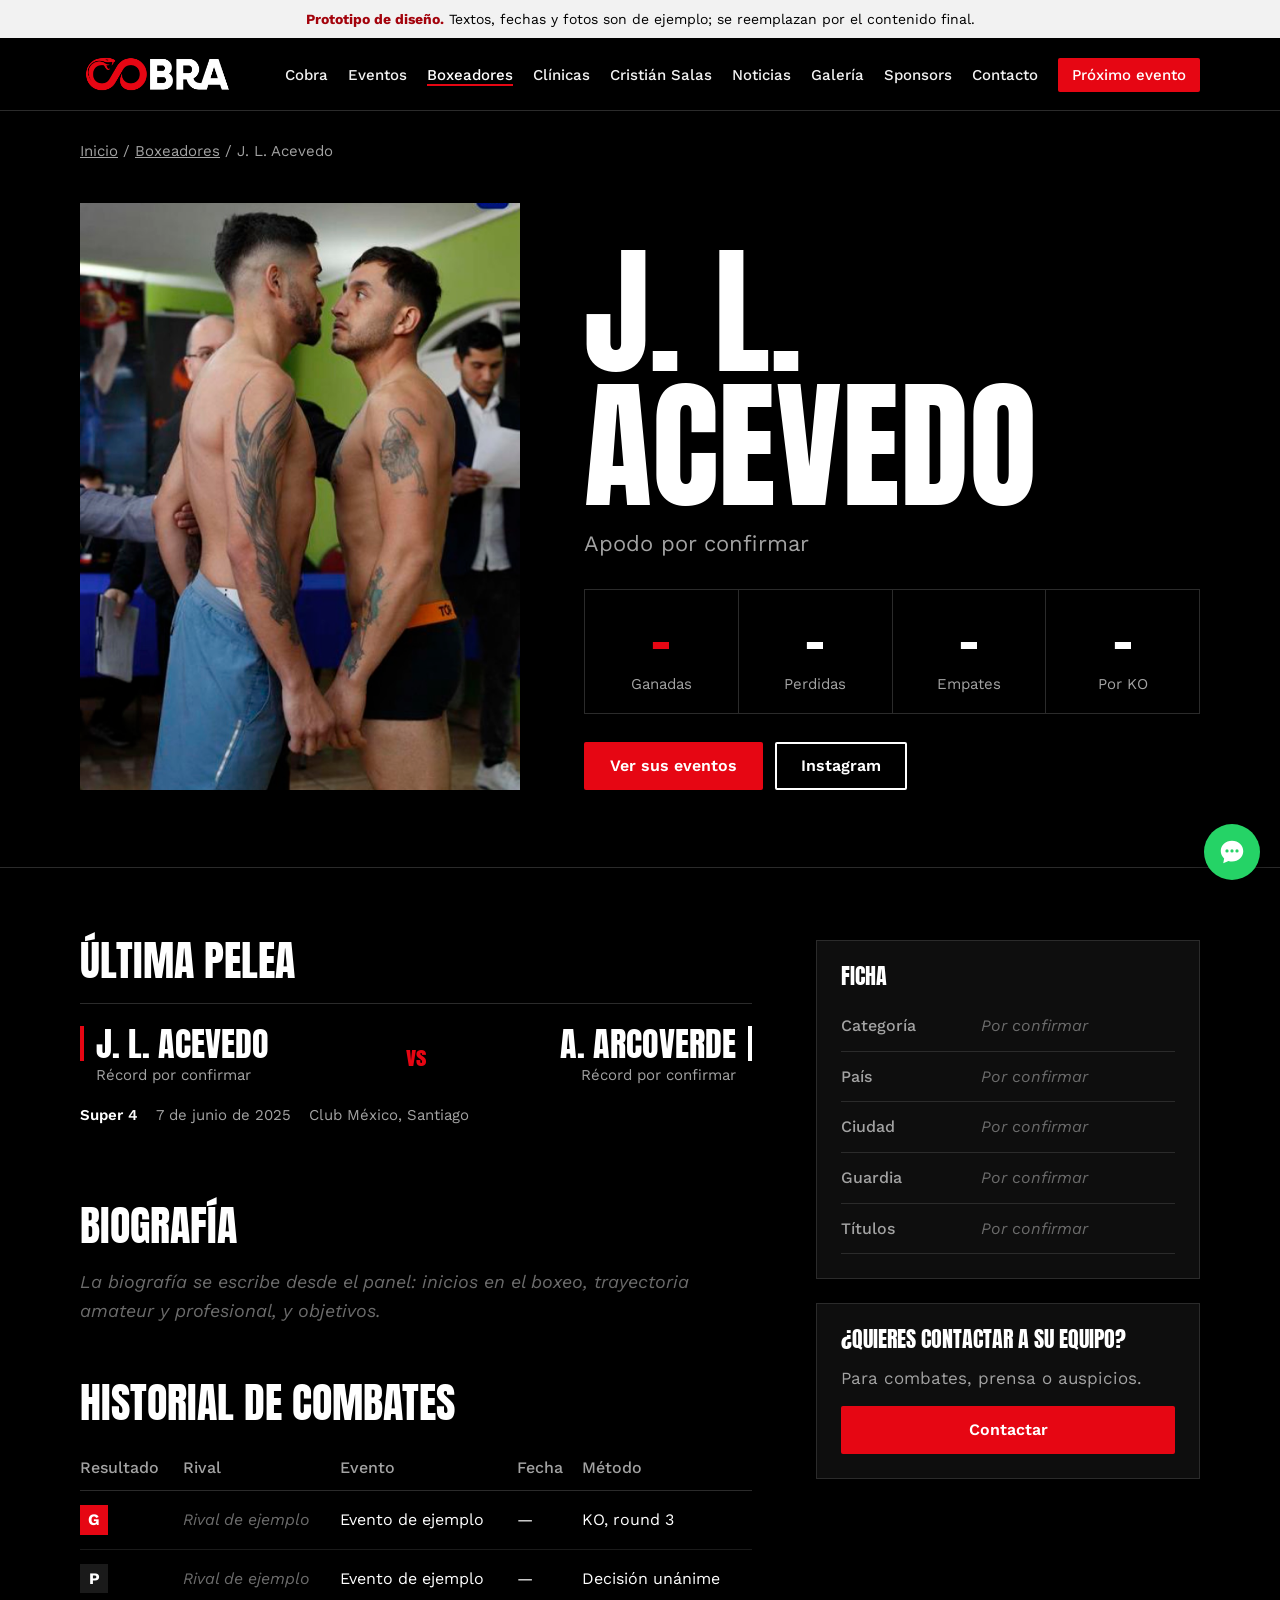
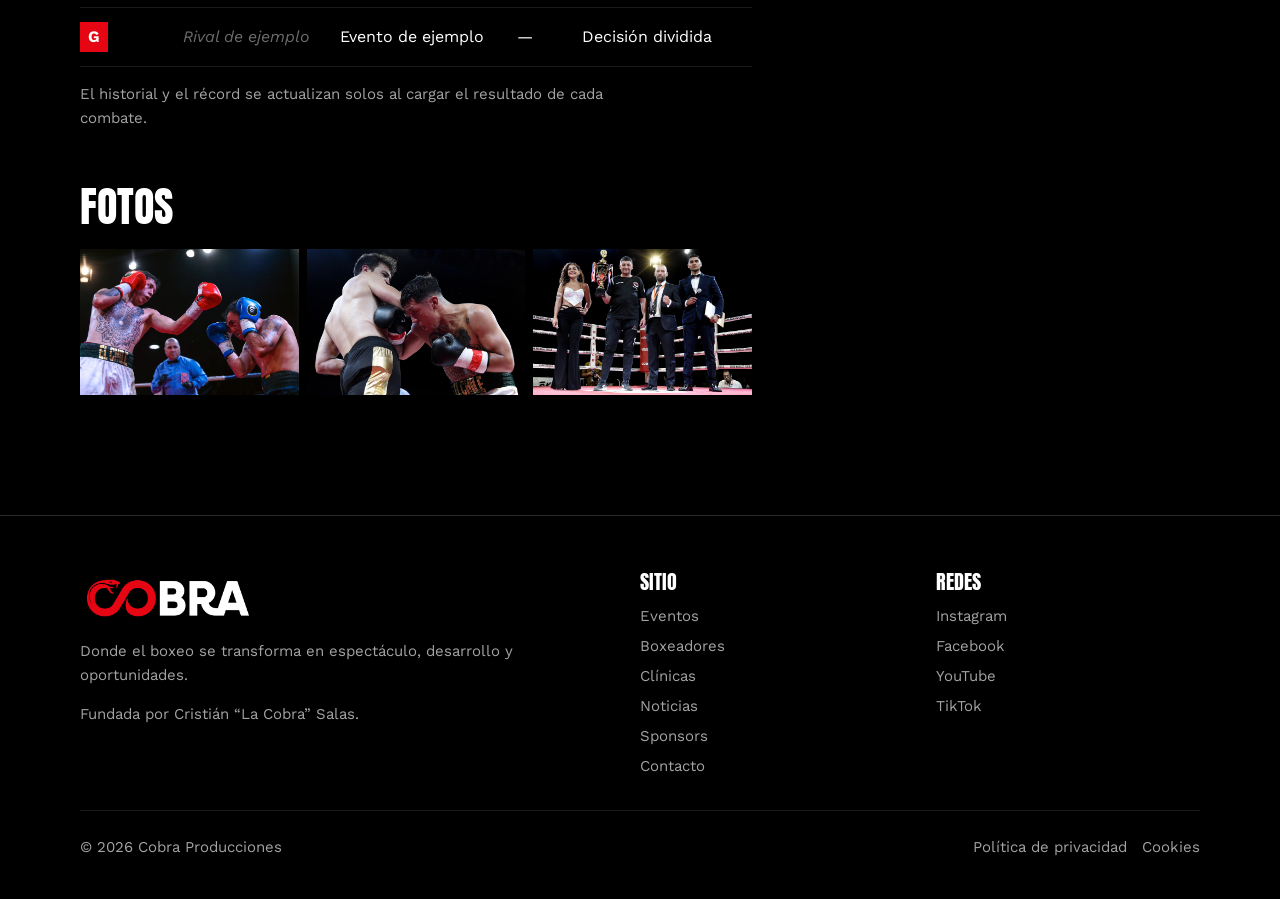
==== commit d8dc7d6d: "Prototipo v3: Final Super 4, noticias, formulario de clínicas y sponsors" ====
--- a/prototipo/boxeador.html
+++ b/prototipo/boxeador.html
@@ -10,7 +10,7 @@
 <link rel="preconnect" href="https://fonts.googleapis.com">
 <link rel="preconnect" href="https://fonts.gstatic.com" crossorigin>
 <link href="https://fonts.googleapis.com/css2?family=Anton&family=Work+Sans:wght@400;500;600;700&display=swap" rel="stylesheet">
-<link rel="stylesheet" href="css/estilos.css">
+<link rel="stylesheet" href="css/estilos.css?v=3">
 </head>
 <body>
 
@@ -29,6 +29,7 @@
         <li><a href="index.html#boxeadores" aria-current="page">Boxeadores</a></li>
         <li><a href="index.html#clinicas">Clínicas</a></li>
         <li><a href="index.html#cristian">Cristián Salas</a></li>
+        <li><a href="index.html#noticias">Noticias</a></li>
         <li><a href="index.html#galeria">Galería</a></li>
         <li><a href="index.html#sponsors">Sponsors</a></li>
         <li><a href="index.html#contacto">Contacto</a></li>
@@ -56,7 +57,7 @@
           </div>
 
           <div class="botones">
-            <a class="btn btn-rojo" href="evento.html">Ver su última pelea</a>
+            <a class="btn btn-rojo" href="index.html#eventos">Ver sus eventos</a>
             <a class="btn btn-borde" href="#">Instagram</a>
           </div>
         </div>
@@ -136,6 +137,7 @@
         <li><a href="index.html#eventos">Eventos</a></li>
         <li><a href="index.html#boxeadores">Boxeadores</a></li>
         <li><a href="index.html#clinicas">Clínicas</a></li>
+        <li><a href="index.html#noticias">Noticias</a></li>
         <li><a href="index.html#sponsors">Sponsors</a></li>
         <li><a href="index.html#contacto">Contacto</a></li>
       </ul>
@@ -173,6 +175,6 @@
   <p class="contador"></p>
 </div>
 
-<script src="js/sitio.js"></script>
+<script src="js/sitio.js?v=3"></script>
 </body>
 </html>
--- a/prototipo/css/estilos.css
+++ b/prototipo/css/estilos.css
@@ -1,4 +1,4 @@
-/* Cobra Producciones · Prototipo de diseño v2
+/* Cobra Producciones · Prototipo de diseño v3
    Manual de Marca: Rojo Cobra #E60613, Negro #000000, Blanco #FFFFFF.
    El rojo es acento: símbolo, botones, titulares clave. Nunca cubre una foto completa.
    Tipografías: Anton (titulares, condensada de peso fuerte) + Work Sans (lectura). */
@@ -320,3 +320,38 @@
 }
 
 img.sin-imagen { visibility: hidden; }
+
+/* ---------- v3 ---------- */
+.hero-proximo .num { font-size: 26px; }
+.cuenta-espera { position: relative; }
+.cuenta-espera strong { color: var(--gris-oscuro) !important; }
+.cuenta-nota { grid-column: 1 / -1; margin: 0; padding: 10px 12px; border-top: 1px solid var(--linea); color: var(--gris); font-size: 14px; text-align: center; }
+
+/* Destacados de la ficha de evento */
+.destacados-evento { display: grid; grid-template-columns: repeat(auto-fit, minmax(min(200px, 100%), 1fr)); gap: 0; margin-top: 32px; border-top: 1px solid var(--linea); }
+.destacados-evento div { padding: 16px 16px 0 0; }
+.destacados-evento strong { display: block; color: var(--gris); font-weight: 500; font-size: 14px; }
+.destacados-evento span { font-family: var(--f-titulo); text-transform: uppercase; font-size: clamp(24px, 3vw, 32px); line-height: 1.1; }
+.destacados-evento div:first-child span { color: var(--rojo); }
+
+/* Noticias */
+.grilla-noticias { display: grid; grid-template-columns: repeat(auto-fill, minmax(min(300px, 100%), 1fr)); gap: 28px; }
+.noticia { text-decoration: none; display: flex; flex-direction: column; gap: 10px; }
+.noticia-foto { aspect-ratio: 16 / 10; background: var(--grafito); overflow: hidden; }
+.noticia-foto img { width: 100%; height: 100%; object-fit: cover; transition: transform .4s; }
+.noticia:hover .noticia-foto img { transform: scale(1.04); }
+.noticia-meta { display: flex; gap: 12px; align-items: center; font-size: 14px; color: var(--gris); margin-top: 4px; }
+.categoria-noticia { color: var(--rojo); font-weight: 600; }
+.noticia h3 { font-size: 26px; }
+.noticia p { margin: 0; color: var(--gris); font-size: 16px; }
+.noticia:hover h3 { text-decoration: underline; text-decoration-color: var(--rojo); text-underline-offset: 4px; }
+
+/* Formulario sobre fondo blanco (clínicas) */
+.form-claro { margin-top: clamp(48px, 7vw, 80px); padding-top: clamp(40px, 6vw, 64px); border-top: 1px solid #D9D9D9; }
+.form-titulo { font-size: clamp(28px, 4vw, 40px); }
+.form-claro .campo input, .form-claro .campo select, .form-claro .campo textarea { background: var(--blanco); color: var(--negro); border-color: #BDBDBD; }
+.form-claro .campo input::placeholder, .form-claro .campo textarea::placeholder { color: #8A8A8A; }
+.form-claro .campo .error { color: #C00510; }
+.form-claro .campo.invalido input, .form-claro .campo.invalido select, .form-claro .campo.invalido textarea { border-color: #C00510; }
+.form-claro .form-ok { border-color: #D9D9D9; border-left-color: var(--rojo); }
+.form-claro .nota-form { color: #6B6B6B; }
